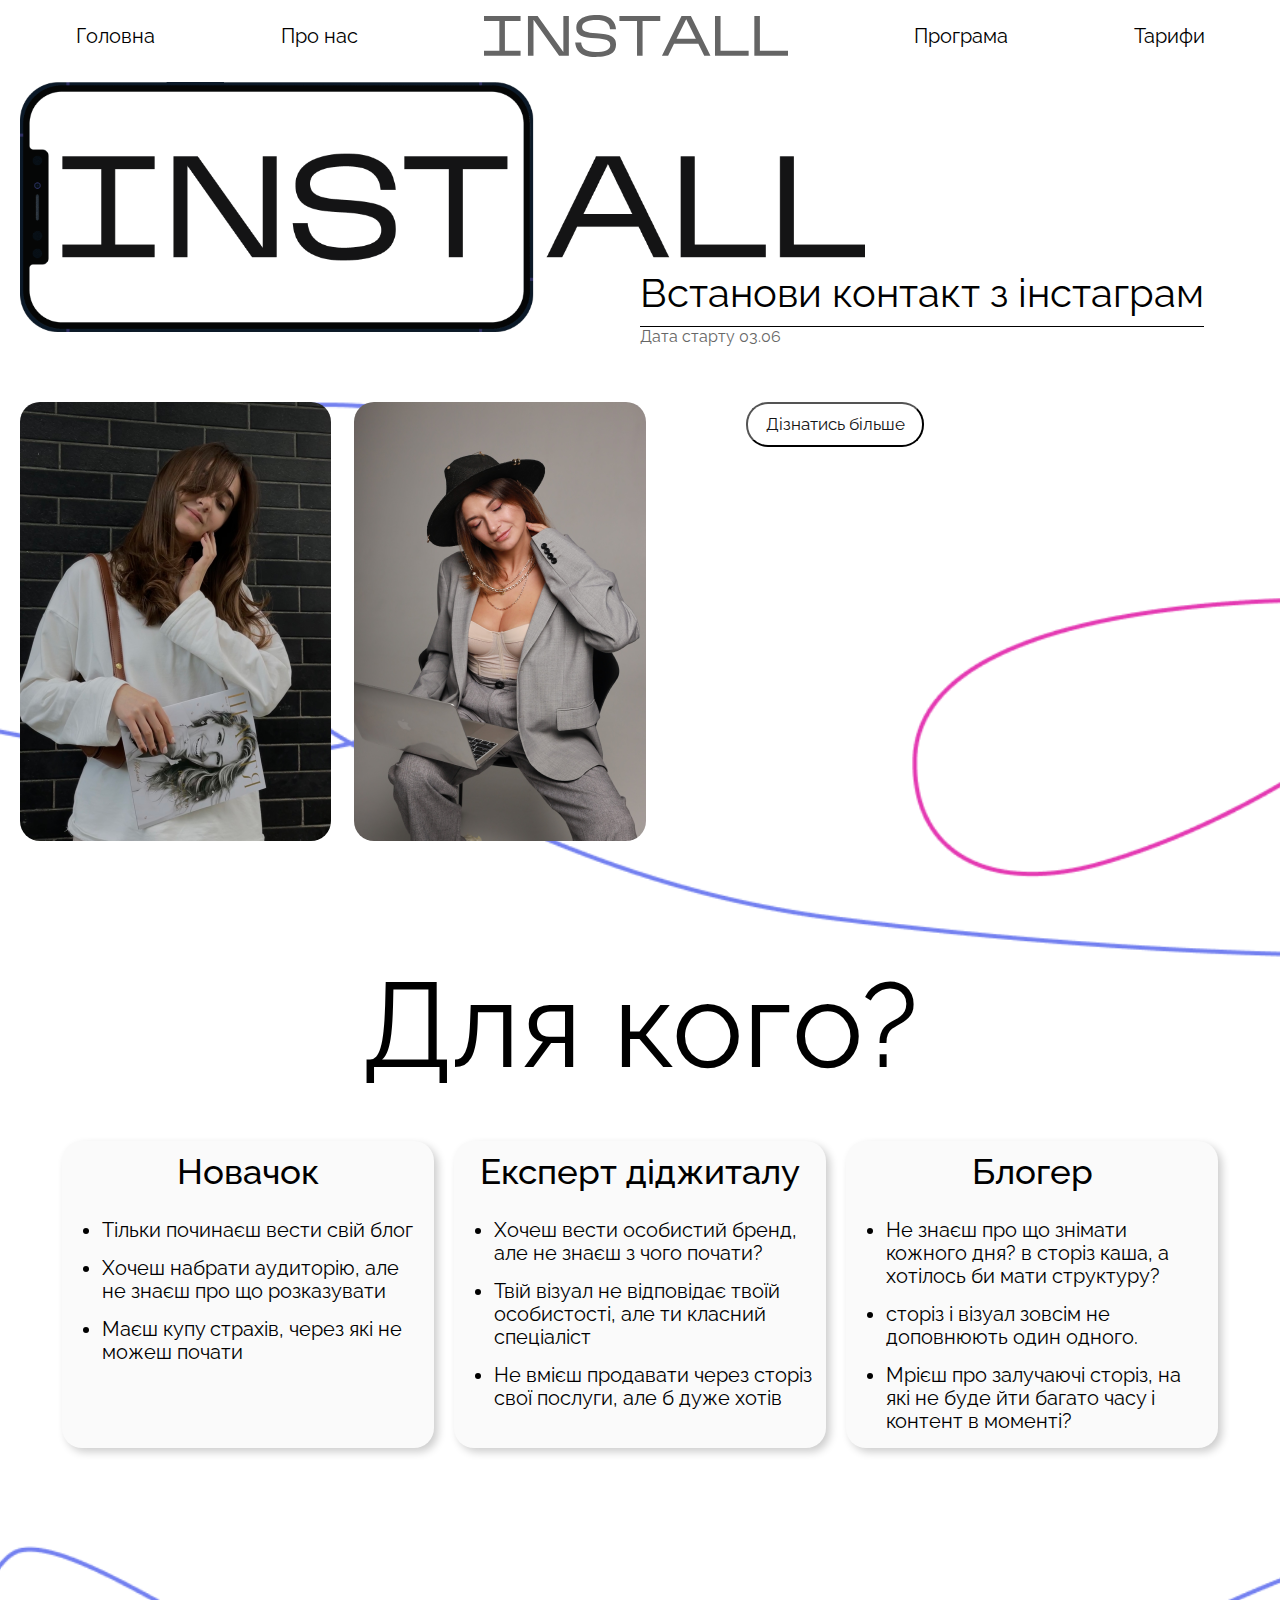
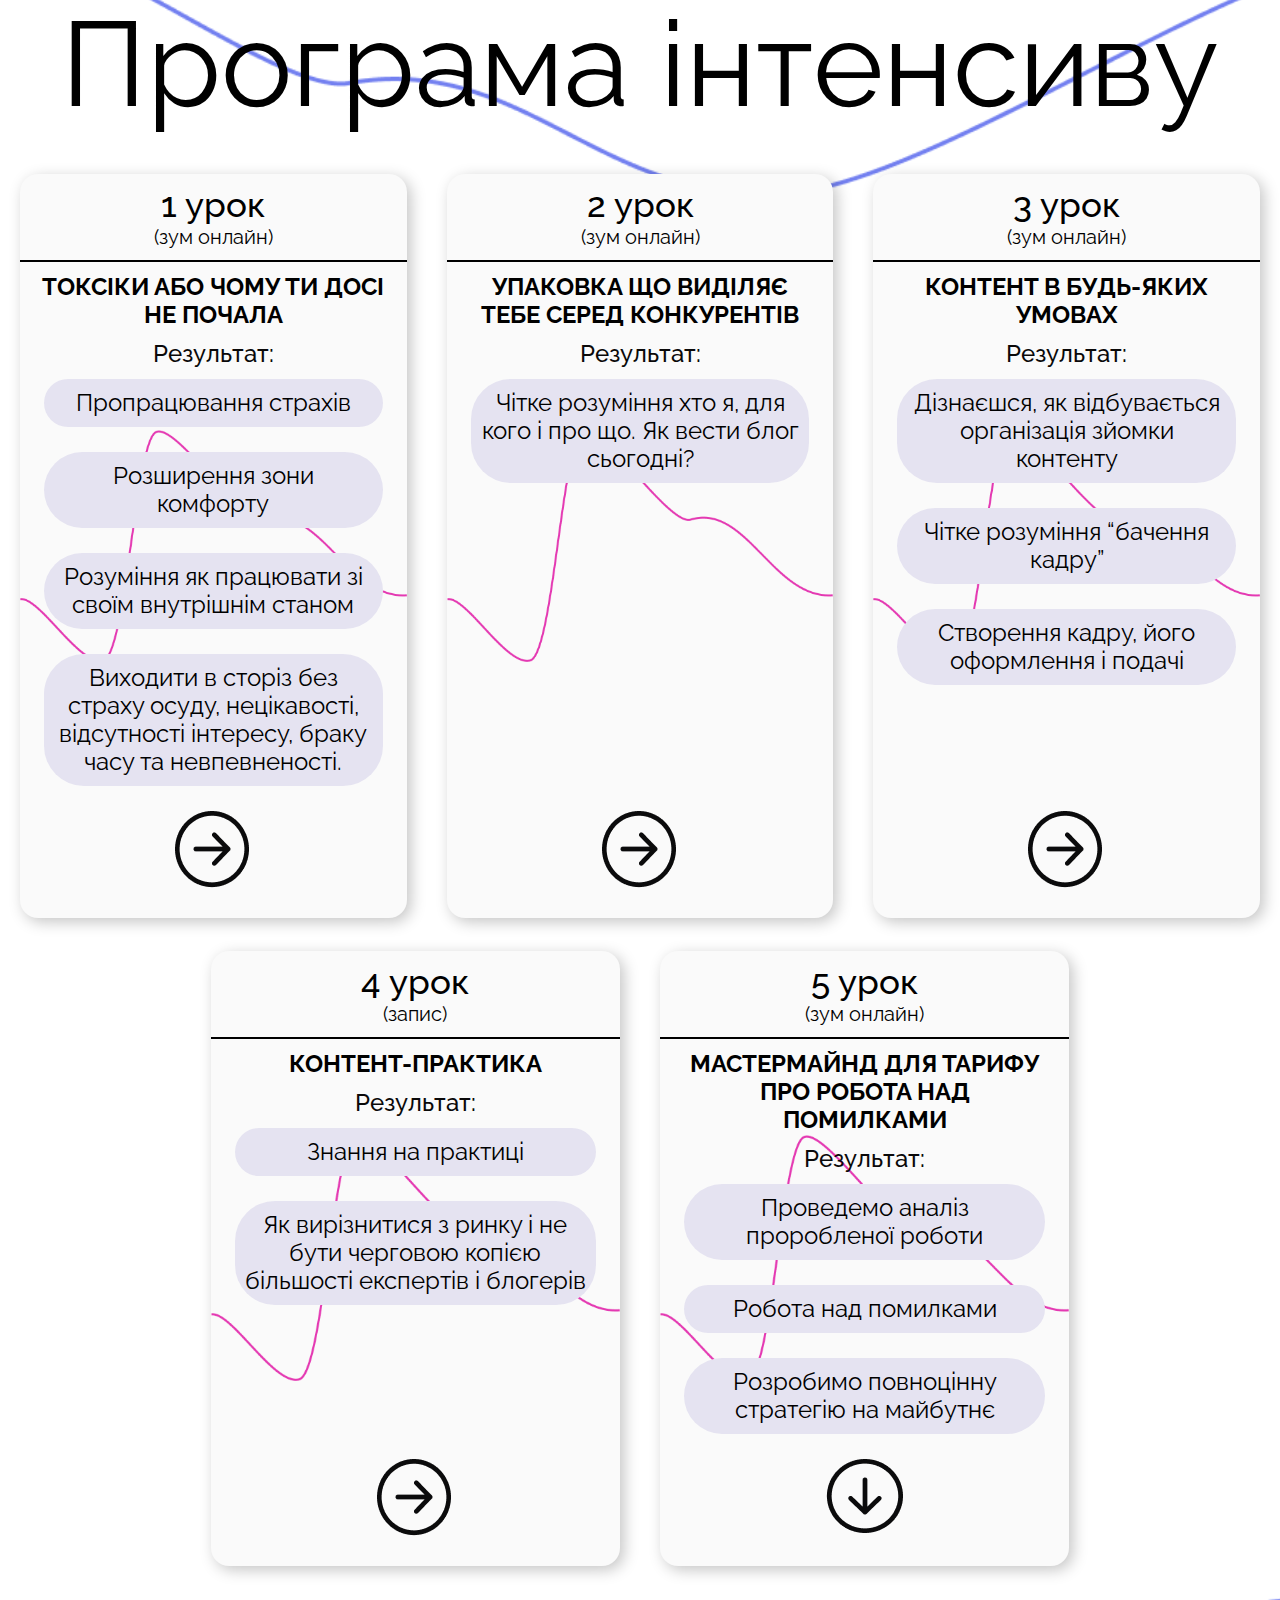
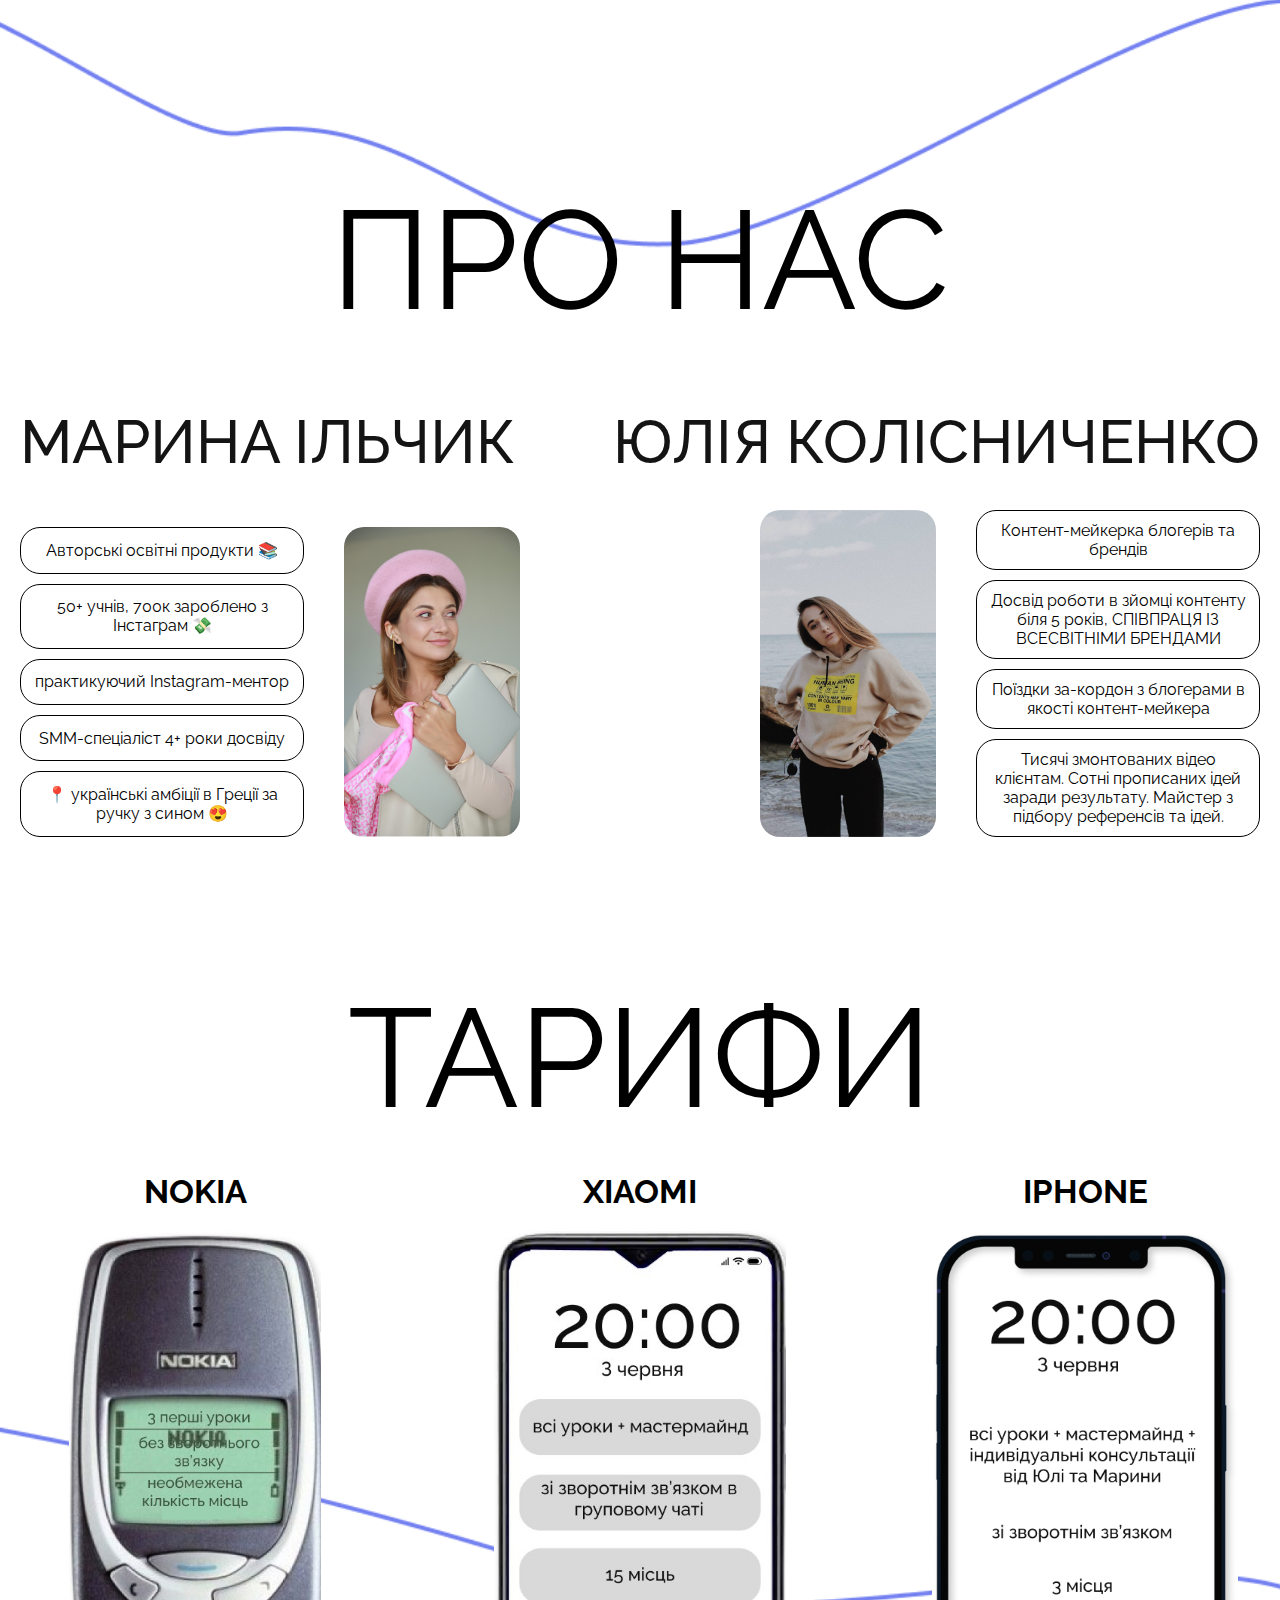
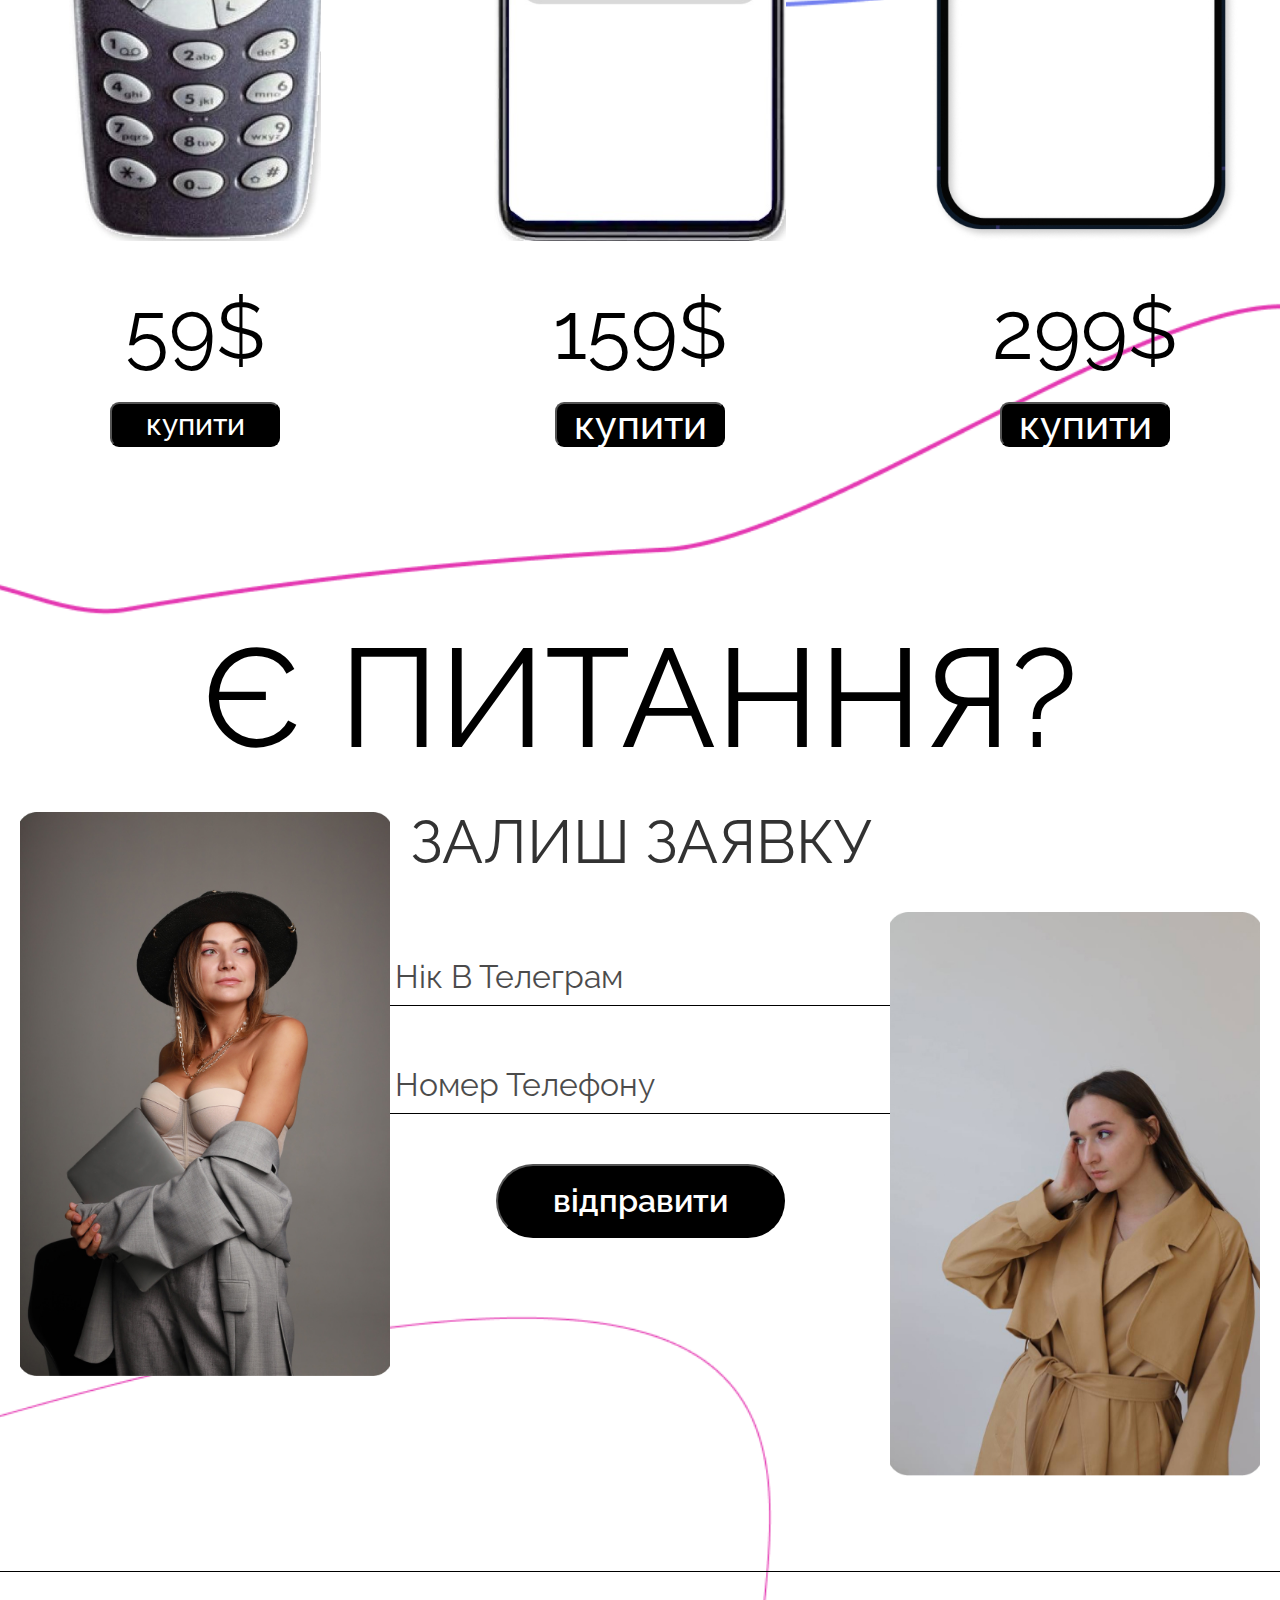
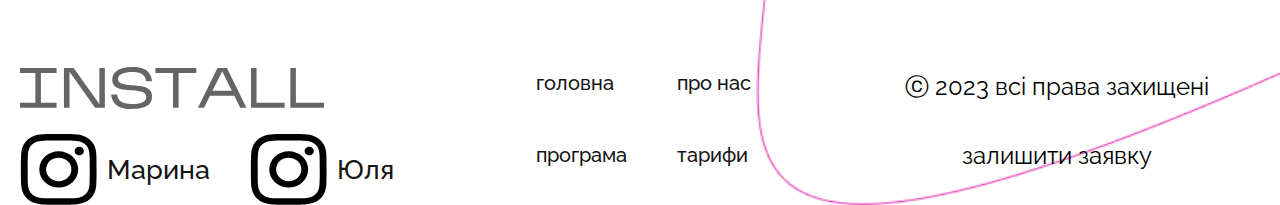
==== index.html @ 1bc47364 "deployProject" ====
<!DOCTYPE html>
<html lang="uk-UA">
  <head>
    <meta charset="UTF-8" />
    <meta http-equiv="X-UA-Compatible" content="IE=edge" />
    <meta name="viewport" content="width=device-width, initial-scale=1.0" />
    <title>Install</title>
    <link rel="stylesheet" href="styles/index.css" />
  </head>

  <body>
    <header class="header container">
      <nav class="navigation-laptop">
        <ul class="header-list">
          <li>
            <a src="#" class="nav-item">Головна</a>
          </li>
          <li>
            <a src="#about-us" class="nav-item">Про нас</a>
          </li>
          <li class="install-logo">
            <img src="./images/logo/install-logo.svg" alt="logo" />
          </li>
          <li>
            <a src="#" class="nav-item">Програма</a>
          </li>
          <li>
            <a src="#" class="nav-item">Тарифи</a>
          </li>
        </ul>
      </nav>
      <nav class="navigation-mobile">
        <ul class="header-list-mobile">
          <li>
            <img src="./images/logo/install-logo.svg" alt="logo" />
          </li>
          <li>
            <svg
              class="burger-button"
              width="21"
              height="21"
              viewBox="0 0 21 21"
              fill="none"
              xmlns="http://www.w3.org/2000/svg"
            >
              <rect width="21" height="21" rx="3" fill="#666666" />
              <line x1="2" y1="6.5" x2="19" y2="6.5" stroke="white" />
              <line x1="2" y1="10.5" x2="19" y2="10.5" stroke="white" />
              <line x1="2" y1="14.5" x2="19" y2="14.5" stroke="white" />
            </svg>
          </li>
        </ul>
      </nav>
    </header>

    <main>
      <div class="start container">
        <section class="start__top">
          <div class="start__phone">
            <img src="./images/first-section/phone-background.png" alt="inst" />
          </div>
          <div class="start__texts">
            <p class="start__text">Встанови контакт з інстаграм</p>
            <p class="start__text_span">Дата старту 03.06</p>
          </div>
        </section>
        <section class="start__bottom">
          <div class="start__image">
            <img
              src="./images/9889C716-3058-4642-8112-5CFB15707041 (2) 1.png"
              alt=""
              class="start__girl"
            />
            <img src="./images/IMG_8965 1.png" alt="" class="start__girl" />
          </div>
          <div class="start__btn">
            <button class="start__button">Дізнатись більше</button>
          </div>
        </section>
      </div>
      <div class="card container">
        <h1 class="card__title">Для кого?</h1>
        <div class="card__flex">
          <div class="card__skils">
            <h1 class="card__skils_title">Новачок</h1>
            <ul class="card__skils_list card__container">
              <li class="card__skils_item">Тільки починаєш вести свій блог</li>
              <li class="card__skils_item">
                Хочеш набрати аудиторію, але не знаєш про що розказувати
              </li>
              <li class="card__skils_item">
                Маєш купу страхів, через які не можеш почати
              </li>
            </ul>
          </div>
          <div class="card__skils">
            <h1 class="card__skils_title card__container">Експерт діджиталу</h1>
            <ul class="card__skils_list card__container">
              <li class="card__skils_item">
                Хочеш вести особистий бренд, але не знаєш з чого почати?
              </li>
              <li class="card__skils_item">
                Твій візуал не відповідає твоїй особистості, але ти класний
                спеціаліст
              </li>
              <li class="card__skils_item">
                Не вмієш продавати через сторіз свої послуги, але б дуже хотів
              </li>
            </ul>
          </div>
          <div class="card__skils">
            <h1 class="card__skils_title">Блогер</h1>
            <ul class="card__skils_list card__container">
              <li class="card__skils_item">
                Не знаєш про що знімати кожного дня? в сторіз каша, а хотілось
                би мати структуру?
              </li>
              <li class="card__skils_item">
                сторіз і візуал зовсім не доповнюють один одного.
              </li>
              <li class="card__skils_item">
                Мрієш про залучаючі сторіз, на які не буде йти багато часу і
                контент в моменті?
              </li>
            </ul>
          </div>
        </div>
      </div>
      <div class="work container">
        <h1 class="work__title">Програма інтенсиву</h1>
        <div class="word__flex">
          <div class="work__card">
            <div class="work__titles">
              <h1 class="work__title_tetx">1 урок</h1>
              <p class="work__title_description">(зум онлайн)</p>
            </div>
            <p class="work__progress work__progress_container">
              ТОКСІКИ АБО ЧОМУ ТИ ДОСІ НЕ ПОЧАЛА
            </p>
            <p class="work__result">Результат:</p>
            <div class="work__sms work__sms_container">
              <p class="work__sms_tetx">Пропрацювання страхів</p>
              <p class="work__sms_tetx">Розширення зони комфорту</p>
              <p class="work__sms_tetx">
                Розуміння як працювати зі своїм внутрішнім станом
              </p>
              <p class="work__sms_tetx">
                Виходити в сторіз без страху осуду, нецікавості, відсутності
                інтересу, браку часу та невпевненості.
              </p>
            </div>
            <button class="work__btn"></button>
          </div>
          <div class="work__card">
            <div class="work__titles">
              <h1 class="work__title_tetx">2 урок</h1>
              <p class="work__title_description">(зум онлайн)</p>
            </div>
            <p class="work__progress work__progress_container">
              УПАКОВКА ЩО ВИДІЛЯЄ ТЕБЕ СЕРЕД КОНКУРЕНТІВ
            </p>
            <p class="work__result">Результат:</p>
            <div class="work__sms work__sms_container">
              <p class="work__sms_tetx">
                Чітке розуміння хто я, для кого і про що. Як вести блог
                сьогодні?
              </p>
            </div>
            <button class="work__btn"></button>
          </div>
          <div class="work__card">
            <div class="work__titles">
              <h1 class="work__title_tetx">3 урок</h1>
              <p class="work__title_description">(зум онлайн)</p>
            </div>
            <p class="work__progress work__progress_container">
              КОНТЕНТ В БУДЬ-ЯКИХ УМОВАХ
            </p>
            <p class="work__result">Результат:</p>
            <div class="work__sms work__sms_container">
              <p class="work__sms_tetx">
                Дізнаєшся, як відбувається організація зйомки контенту
              </p>
              <p class="work__sms_tetx">Чітке розуміння “бачення кадру”</p>
              <p class="work__sms_tetx">
                Створення кадру, його оформлення і подачі
              </p>
            </div>
            <button class="work__btn"></button>
          </div>
        </div>
        <div class="word__flex">
          <div class="work__card">
            <div class="work__titles">
              <h1 class="work__title_tetx">4 урок</h1>
              <p class="work__title_description">(запис)</p>
            </div>
            <p class="work__progress work__progress_container">
              КОНТЕНТ-ПРАКТИКА
            </p>
            <p class="work__result">Результат:</p>
            <div class="work__sms work__sms_container">
              <p class="work__sms_tetx">Знання на практиці</p>
              <p class="work__sms_tetx">
                Як вирізнитися з ринку і не бути черговою копією більшості
                експертів і блогерів
              </p>
            </div>
            <button class="work__btn"></button>
          </div>
          <div class="work__card">
            <div class="work__titles">
              <h1 class="work__title_tetx">5 урок</h1>
              <p class="work__title_description">(зум онлайн)</p>
            </div>
            <p class="work__progress work__progress_container">
              МАСТЕРМАЙНД ДЛЯ ТАРИФУ ПРО РОБОТА НАД ПОМИЛКАМИ
            </p>
            <p class="work__result">Результат:</p>
            <div class="work__sms work__sms_container">
              <p class="work__sms_tetx">Проведемо аналіз проробленої роботи</p>
              <p class="work__sms_tetx">Робота над помилками</p>
              <p class="work__sms_tetx">
                Розробимо повноцінну стратегію на майбутнє
              </p>
            </div>
            <button class="work__btn1"></button>
          </div>
        </div>
      </div>
      <!-- //asdasda d -->
      <div class="about-us" id="about-us">
        <h2 class="about-us-title">про нас</h2>
        <div class="container about-container">
          <div class="row">
            <div class="col">
              <div class="col-content">
                <h3 class="col-name">марина ільчик</h3>
                <div class="items">
                  <div class="item">Авторські освітні продукти 📚</div>
                  <div class="item">
                    50+ учнів, 700к зароблено з Інстаграм 💸
                  </div>
                  <div class="item">практикуючий Instagram-ментор</div>
                  <div class="item">SMM-спеціаліст 4+ роки досвіду</div>
                  <div class="item">
                    📍 українські амбіції в Греції за ручку з сином 😍
                  </div>
                </div>
                <img
                  src="./images/about-section/2.jpg"
                  alt=""
                  class="item-img"
                />
              </div>
            </div>
            <div class="col">
              <div class="col-content">
                <h3 class="col-name julia" style="text-align: right">
                  юлія колісниченко
                </h3>
                <img
                  src="./images/about-section/1.jpg"
                  alt=""
                  class="item-img"
                />
                <div class="items">
                  <div class="item">Контент-мейкерка блогерів та брендів</div>
                  <div class="item">
                    Досвід роботи в зйомці контенту біля 5 років, СПІВПРАЦЯ ІЗ
                    ВСЕСВІТНІМИ БРЕНДАМИ
                  </div>
                  <div class="item">
                    Поїздки за-кордон з блогерами в якості контент-мейкера
                  </div>
                  <div class="item">
                    Тисячі змонтованих відео клієнтам. Сотні прописаних ідей
                    заради результату. Майстер з підбору референсів та ідей.
                  </div>
                </div>
              </div>
            </div>
          </div>
        </div>
      </div>

      <div class="rates-section container">
        <h2 class="about-us-title">тарифи</h2>
        <div class="phones-col">
          <div class="phones-row">
            <h3 class="phones-title">nokia</h3>
            <div class="phone-img"><img src="./images/rates-section/nokia.jpg" alt=""></div>
            <div class="under-phone-wrapper">
              <span class="rates-cost">59$</span>
              <button class="phones-btn" type="submit">купити</button>
            </div>
          </div>
          <div class="phones-row">
            <h3 class="phones-title">xiaomi</h3>
            <div class="phone-img"><img src="./images/rates-section/xiami.jpg" alt=""></div>
            <div class="under-phone-wrapper">
              <span class="rates-cost">159$</span>
              <button class="phones-btn2" type="submit">купити</button>
            </div>
          </div>
          <div class="phones-row">
            <h3 class="phones-title">iphone</h3>
            <div class="phone-img"><img src="./images/rates-section/iphone.jpg" alt="" class="iphone-img"></div>
            <div class="under-phone-wrapper">
              <span class="rates-cost">299$</span>
              <button class="phones-btn3" type="submit">купити</button>
            </div>
          </div>
        </div>
      </div>

      <div class="questions-section container">
        <h2 class="about-us-title">є питання?</h2>
        <div class="questions-wrapper">
          <div class="img-slot slot1">
            <img src="./images/questions-section/1.jpg" alt="girl" />
          </div>
          <div class="leave-app-form">
            <h3 class="leave-app-title">залиш заявку</h3>
            <form class="questions-section-form form-questions">
              <input
                type="text"
                class="input"
                placeholder="нік в телеграм"
                name="name"
                required
              />
              <input
                type="tel"
                class="input tel"
                placeholder="номер телефону"
                name="tel"
                required
              />
              <input type="submit" class="questions-send-btn" value="відправити">
            </form>
          </div>
          <div class="img-slot slot2">
            <img src="./images/questions-section/2.jpg" alt="girl" />
          </div>
        </div>
      </div>
    </main>

    <footer>
      <div class="cols container">
        <div class="firstRow">
          <img
            src="./images/logo/install-logo.svg"
            alt="logo"
            class="footer-logo"
          />
          <div class="logo-insta-row">
            <svg
              width="77"
              height="71"
              viewBox="0 0 77 71"
              fill="none"
              xmlns="http://www.w3.org/2000/svg"
              class="inst-logo"
            >
              <path
                fill-rule="evenodd"
                clip-rule="evenodd"
                d="M23.1239 0.318237C27.1598 0.145659 28.4462 0.106445 38.723 0.106445C49.0017 0.106445 50.2861 0.147616 54.3198 0.318237C58.3493 0.488858 61.1011 1.08698 63.5078 1.95962C66.0322 2.84629 68.3188 4.23555 70.2089 6.03074C72.1334 7.79384 73.6228 9.92736 74.5728 12.2825C75.5081 14.5279 76.1472 17.0949 76.3322 20.8522C76.5173 24.6174 76.5592 25.8176 76.5592 35.4051C76.5592 44.9925 76.5152 46.1927 76.3322 49.9581C76.1492 53.7151 75.5081 56.2823 74.5728 58.5276C73.6059 60.8477 72.3109 62.8183 70.2089 64.7793C68.3192 66.5747 66.0322 67.9642 63.5078 68.8505C61.1011 69.723 58.3493 70.3193 54.3222 70.4919C50.2861 70.6646 48.9997 70.7037 38.723 70.7037C28.4462 70.7037 27.1598 70.6626 23.1239 70.4919C19.0965 70.3212 16.3449 69.723 13.9381 68.8505C11.4514 67.9485 9.33893 66.7403 7.23692 64.7793C5.31232 63.0163 3.82309 60.8827 2.87312 58.5276C1.93774 56.2823 1.29872 53.7151 1.11374 49.9581C0.928751 46.1927 0.886719 44.9944 0.886719 35.4051C0.886719 25.8156 0.93085 24.6174 1.11374 20.8542C1.29662 17.0949 1.93774 14.5279 2.87312 12.2825C3.82353 9.92752 5.31267 7.7941 7.23692 6.03074C9.12673 4.23523 11.4136 2.84588 13.9381 1.95962C16.3449 1.08698 19.0965 0.490815 23.1239 0.318237ZM54.013 6.67199C50.0233 6.50333 48.8253 6.46607 38.723 6.46607C28.6207 6.46607 27.4226 6.50333 23.4329 6.67199C19.7439 6.82888 17.7407 7.40344 16.408 7.88784C14.6423 8.52713 13.3811 9.29192 12.0568 10.5274C10.7347 11.7628 9.91277 12.9395 9.22752 14.5867C8.7083 15.83 8.09243 17.6989 7.92426 21.1405C7.74347 24.8626 7.70354 25.9803 7.70354 35.4051C7.70354 44.8298 7.74347 45.9475 7.92426 49.6696C8.09243 53.1112 8.7083 54.9801 9.22752 56.2236C9.83365 57.7568 10.8005 59.1437 12.0568 60.2829C13.2775 61.4548 14.7644 62.3569 16.408 62.9223C17.7407 63.4068 19.7439 63.9812 23.4329 64.1382C27.4226 64.3069 28.6186 64.3442 38.723 64.3442C48.8273 64.3442 50.0233 64.3069 54.013 64.1382C57.702 63.9812 59.7052 63.4068 61.0381 62.9223C62.8037 62.2831 64.065 61.5184 65.3893 60.2829C66.6455 59.144 67.6123 57.7568 68.2184 56.2236C68.7378 54.9801 69.3535 53.1112 69.5217 49.6696C69.7026 45.9475 69.7425 44.8298 69.7425 35.4051C69.7425 25.9803 69.7026 24.8626 69.5217 21.1405C69.3535 17.6989 68.7378 15.83 68.2184 14.5867C67.5332 12.9395 66.7136 11.7628 65.3893 10.5274C64.065 9.29391 62.8037 8.52713 61.0381 7.88784C59.7052 7.40344 57.702 6.82888 54.013 6.67199ZM33.892 46.2864C35.4237 46.8784 37.0651 47.1829 38.723 47.1829C42.0715 47.1829 45.2824 45.942 47.6499 43.7333C50.0178 41.5246 51.3479 38.5287 51.3479 35.4051C51.3479 32.2815 50.0178 29.2856 47.6499 27.0768C45.2824 24.868 42.0715 23.6271 38.723 23.6271C37.0651 23.6271 35.4237 23.9317 33.892 24.5236C32.36 25.1155 30.9684 25.9831 29.7961 27.0768C28.6238 28.1705 27.6938 29.4688 27.0594 30.8978C26.4249 32.3267 26.0984 33.8583 26.0984 35.4051C26.0984 36.9518 26.4249 38.4834 27.0594 39.9124C27.6938 41.3413 28.6238 42.6397 29.7961 43.7333C30.9684 44.8269 32.36 45.6946 33.892 46.2864ZM24.9714 22.5757C28.6186 19.1731 33.5652 17.2615 38.723 17.2615C43.8811 17.2615 48.8277 19.1731 52.4747 22.5757C56.1218 25.9782 58.1708 30.5932 58.1708 35.4051C58.1708 40.2169 56.1218 44.8317 52.4747 48.2345C48.8277 51.637 43.8811 53.5486 38.723 53.5486C33.5652 53.5486 28.6186 51.637 24.9714 48.2345C21.3242 44.8317 19.2752 40.2169 19.2752 35.4051C19.2752 30.5932 21.3242 25.9782 24.9714 22.5757ZM62.4831 19.9647C63.3451 19.1604 63.8294 18.0696 63.8294 16.9321C63.8294 15.7946 63.3451 14.7038 62.4831 13.8995C61.6208 13.0952 60.4517 12.6433 59.2323 12.6433C58.0133 12.6433 56.8438 13.0952 55.9818 13.8995C55.1195 14.7038 54.6352 15.7946 54.6352 16.9321C54.6352 18.0696 55.1195 19.1604 55.9818 19.9647C56.8438 20.769 58.0133 21.2209 59.2323 21.2209C60.4517 21.2209 61.6208 20.769 62.4831 19.9647Z"
                fill="black"
              />
            </svg>
            <div class="item-text-logo">
              <a href="#" class="footer-text" target="_blank"> Марина </a>
            </div>

            <div class="item-text-logo">
              <svg
                width="77"
                height="71"
                viewBox="0 0 77 71"
                fill="none"
                xmlns="http://www.w3.org/2000/svg"
                class="inst-logo"
              >
                <path
                  fill-rule="evenodd"
                  clip-rule="evenodd"
                  d="M23.1239 0.318237C27.1598 0.145659 28.4462 0.106445 38.723 0.106445C49.0017 0.106445 50.2861 0.147616 54.3198 0.318237C58.3493 0.488858 61.1011 1.08698 63.5078 1.95962C66.0322 2.84629 68.3188 4.23555 70.2089 6.03074C72.1334 7.79384 73.6228 9.92736 74.5728 12.2825C75.5081 14.5279 76.1472 17.0949 76.3322 20.8522C76.5173 24.6174 76.5592 25.8176 76.5592 35.4051C76.5592 44.9925 76.5152 46.1927 76.3322 49.9581C76.1492 53.7151 75.5081 56.2823 74.5728 58.5276C73.6059 60.8477 72.3109 62.8183 70.2089 64.7793C68.3192 66.5747 66.0322 67.9642 63.5078 68.8505C61.1011 69.723 58.3493 70.3193 54.3222 70.4919C50.2861 70.6646 48.9997 70.7037 38.723 70.7037C28.4462 70.7037 27.1598 70.6626 23.1239 70.4919C19.0965 70.3212 16.3449 69.723 13.9381 68.8505C11.4514 67.9485 9.33893 66.7403 7.23692 64.7793C5.31232 63.0163 3.82309 60.8827 2.87312 58.5276C1.93774 56.2823 1.29872 53.7151 1.11374 49.9581C0.928751 46.1927 0.886719 44.9944 0.886719 35.4051C0.886719 25.8156 0.93085 24.6174 1.11374 20.8542C1.29662 17.0949 1.93774 14.5279 2.87312 12.2825C3.82353 9.92752 5.31267 7.7941 7.23692 6.03074C9.12673 4.23523 11.4136 2.84588 13.9381 1.95962C16.3449 1.08698 19.0965 0.490815 23.1239 0.318237ZM54.013 6.67199C50.0233 6.50333 48.8253 6.46607 38.723 6.46607C28.6207 6.46607 27.4226 6.50333 23.4329 6.67199C19.7439 6.82888 17.7407 7.40344 16.408 7.88784C14.6423 8.52713 13.3811 9.29192 12.0568 10.5274C10.7347 11.7628 9.91277 12.9395 9.22752 14.5867C8.7083 15.83 8.09243 17.6989 7.92426 21.1405C7.74347 24.8626 7.70354 25.9803 7.70354 35.4051C7.70354 44.8298 7.74347 45.9475 7.92426 49.6696C8.09243 53.1112 8.7083 54.9801 9.22752 56.2236C9.83365 57.7568 10.8005 59.1437 12.0568 60.2829C13.2775 61.4548 14.7644 62.3569 16.408 62.9223C17.7407 63.4068 19.7439 63.9812 23.4329 64.1382C27.4226 64.3069 28.6186 64.3442 38.723 64.3442C48.8273 64.3442 50.0233 64.3069 54.013 64.1382C57.702 63.9812 59.7052 63.4068 61.0381 62.9223C62.8037 62.2831 64.065 61.5184 65.3893 60.2829C66.6455 59.144 67.6123 57.7568 68.2184 56.2236C68.7378 54.9801 69.3535 53.1112 69.5217 49.6696C69.7026 45.9475 69.7425 44.8298 69.7425 35.4051C69.7425 25.9803 69.7026 24.8626 69.5217 21.1405C69.3535 17.6989 68.7378 15.83 68.2184 14.5867C67.5332 12.9395 66.7136 11.7628 65.3893 10.5274C64.065 9.29391 62.8037 8.52713 61.0381 7.88784C59.7052 7.40344 57.702 6.82888 54.013 6.67199ZM33.892 46.2864C35.4237 46.8784 37.0651 47.1829 38.723 47.1829C42.0715 47.1829 45.2824 45.942 47.6499 43.7333C50.0178 41.5246 51.3479 38.5287 51.3479 35.4051C51.3479 32.2815 50.0178 29.2856 47.6499 27.0768C45.2824 24.868 42.0715 23.6271 38.723 23.6271C37.0651 23.6271 35.4237 23.9317 33.892 24.5236C32.36 25.1155 30.9684 25.9831 29.7961 27.0768C28.6238 28.1705 27.6938 29.4688 27.0594 30.8978C26.4249 32.3267 26.0984 33.8583 26.0984 35.4051C26.0984 36.9518 26.4249 38.4834 27.0594 39.9124C27.6938 41.3413 28.6238 42.6397 29.7961 43.7333C30.9684 44.8269 32.36 45.6946 33.892 46.2864ZM24.9714 22.5757C28.6186 19.1731 33.5652 17.2615 38.723 17.2615C43.8811 17.2615 48.8277 19.1731 52.4747 22.5757C56.1218 25.9782 58.1708 30.5932 58.1708 35.4051C58.1708 40.2169 56.1218 44.8317 52.4747 48.2345C48.8277 51.637 43.8811 53.5486 38.723 53.5486C33.5652 53.5486 28.6186 51.637 24.9714 48.2345C21.3242 44.8317 19.2752 40.2169 19.2752 35.4051C19.2752 30.5932 21.3242 25.9782 24.9714 22.5757ZM62.4831 19.9647C63.3451 19.1604 63.8294 18.0696 63.8294 16.9321C63.8294 15.7946 63.3451 14.7038 62.4831 13.8995C61.6208 13.0952 60.4517 12.6433 59.2323 12.6433C58.0133 12.6433 56.8438 13.0952 55.9818 13.8995C55.1195 14.7038 54.6352 15.7946 54.6352 16.9321C54.6352 18.0696 55.1195 19.1604 55.9818 19.9647C56.8438 20.769 58.0133 21.2209 59.2323 21.2209C60.4517 21.2209 61.6208 20.769 62.4831 19.9647Z"
                  fill="black"
                />
              </svg>
              <a href="#" class="footer-text" target="_blank"> Юля </a>
            </div>
          </div>
        </div>
        <div class="secondRow">
          <div class="row-items">
            <div class="row-row-items row1">
              <a href="" class="child1">головна</a>
              <a href="" class="child2">програма</a>
            </div>
            <div class="row-row-items">
              <a href="" class="child3">про нас</a>
              <a href="" class="child4">тарифи</a>
            </div>
          </div>
        </div>

        <div class="thirdRow">
          <p class="rights-text thirdRow-text">Ⓒ 2023 Всі права захищені</p>
          <p class="leave-req-text thirdRow-text">залишити заявку</p>
        </div>
      </div>
      <div class="cols"></div>
      <div class="cols"></div>
    </footer>
    <div class="modal-nokia container">
      <div class="modal-container">
        <div class="container__description">
          <h2 class="modal-nokia-title">тариф nokia</h2>
          <form action="#" class="nokia-modal-form">
            <input
              type="name"
              class="input-nokia"
              name="name"
              placeholder="Ім'я"
            />
            <input
              type="name"
              class="input-nokia"
              name="name"
              placeholder="Нік в телеграм"
            />
            <input
              type="tel"
              class="input-nokia"
              name="tel"
              placeholder="Номер телефону"
            />
            <button class="modal-close" type="submit" onclick="modalSend()">
              залишити заявку
            </button>
          </form>
        </div>
      </div>
    </div>
    <!-- XIOMI -->
    <div class="modal-xiomi container">
      <div class="modal-container">
        <div class="container__description">
          <h2 class="modal-xiomi-title">тариф xiomi</h2>
          <form action="#" class="xiomi-modal-form">
            <input
              type="name"
              class="input-xiomi"
              name="name"
              placeholder="Ім'я"
            />
            <input
              type="name"
              class="input-xiomi"
              name="name"
              placeholder="Нік в телеграм"
            />
            <input
              type="tel"
              class="input-xiomi"
              name="tel"
              placeholder="Номер телефону"
            />
            <button
              class="modal-close-xiomi"
              type="submit"
              onclick="modalSend()"
            >
              залишити заявку
            </button>
          </form>
        </div>
      </div>
    </div>
    <!-- XIOMI -->

    <!-- IPHONE -->
    <div class="modal-iphone container">
      <div class="modal-container">
        <div class="container__description">
          <h2 class="modal-iphone-title">тариф iphone</h2>
          <form action="#" class="nokia-modal-form">
            <input
              type="name"
              class="input-iphone"
              name="name"
              placeholder="Ім'я"
            />
            <input
              type="name"
              class="input-iphone"
              name="name"
              placeholder="Нік в телеграм"
            />
            <input
              type="tel"
              class="input-iphone"
              name="tel"
              placeholder="Номер телефону"
            />
            <button
              class="modal-close-iphone"
              type="submit"
              onclick="modalSend()"
            >
              залишити заявку
            </button>
          </form>
        </div>
      </div>
    </div>
    <!-- IPHONE -->

    <nav class="modal">
      <div class="modal__container">
        <svg
          class="modal__image"
          width="270"
          height="40"
          viewBox="0 0 270 40"
          fill="none"
          xmlns="http://www.w3.org/2000/svg"
        >
          <g opacity="0.6">
            <path
              d="M32.4634 34.0621V38.8124H0V34.0621H13.6396V5.77598H0V1.02564H32.4634V5.77598H18.5721V34.0621H32.4634Z"
              fill="white"
            />
            <path
              d="M43.9585 4.53441V38.8124H39.026V1.02564H47.6326L70.4828 35.3036V1.02564H75.3649V38.8124H66.708L43.9585 4.53441Z"
              fill="white"
            />
            <path
              d="M117.255 28.3941C117.255 30.0855 116.937 31.6509 116.299 33.0904C115.695 34.4939 114.672 35.7175 113.229 36.7611C111.786 37.7688 109.874 38.5605 107.491 39.1363C105.142 39.7121 102.207 40 98.6834 40C95.1602 40 92.2746 39.5682 90.0265 38.7045C87.8119 37.8408 86.0503 36.7431 84.7417 35.4116C83.4667 34.0441 82.544 32.5506 81.9735 30.9312C81.4367 29.2758 81.1011 27.6563 80.9669 26.0729H86.302C86.5033 28.9879 87.6441 31.2551 89.7245 32.8745C91.8384 34.4579 94.875 35.2497 98.8344 35.2497C102.928 35.2497 106.149 34.7458 108.498 33.7382C110.88 32.6946 112.088 31.0391 112.122 28.7719C112.155 26.5047 111.115 24.8853 109.001 23.9136C106.887 22.942 103.599 22.3122 99.1364 22.0243C96.1836 21.9163 93.6167 21.7004 91.4357 21.3765C89.2883 21.0526 87.5099 20.5128 86.1007 19.7571C84.6914 19.0014 83.6512 17.9757 82.9802 16.6802C82.3091 15.3846 81.9735 13.6932 81.9735 11.6059C81.9735 10.0585 82.3091 8.583 82.9802 7.17949C83.6512 5.77598 84.7082 4.55241 86.151 3.50877C87.6274 2.42915 89.5064 1.58345 91.788 0.97166C94.0697 0.323887 96.8211 0 100.042 0C103.498 0 106.3 0.413855 108.448 1.24157C110.629 2.06928 112.34 3.1309 113.581 4.42645C114.856 5.722 115.746 7.17949 116.249 8.79892C116.786 10.4184 117.121 12.0198 117.255 13.6032H111.92C111.786 11.9118 111.4 10.5083 110.763 9.39271C110.125 8.24112 109.27 7.32344 108.196 6.63968C107.156 5.95592 105.931 5.47009 104.522 5.18219C103.112 4.89429 101.569 4.75034 99.8913 4.75034C97.9787 4.75034 96.2339 4.87629 94.6569 5.12821C93.1134 5.38012 91.7713 5.77598 90.6304 6.31579C89.5232 6.81961 88.6508 7.48538 88.0132 8.31309C87.4093 9.10481 87.1073 10.0765 87.1073 11.2281C87.1073 12.3437 87.3422 13.2794 87.8119 14.0351C88.3152 14.7548 89.087 15.3486 90.1271 15.8165C91.1673 16.2483 92.4927 16.5902 94.1033 16.8421C95.7474 17.058 97.6768 17.238 99.8913 17.3819C102.978 17.5619 105.612 17.8677 107.793 18.2996C109.974 18.6955 111.769 19.3072 113.179 20.135C114.588 20.9627 115.611 22.0423 116.249 23.3738C116.92 24.7054 117.255 26.3788 117.255 28.3941Z"
              fill="white"
            />
            <path
              d="M140.848 5.77598V38.8124H135.916V5.77598H120.263V1.02564H156.552V5.77598H140.848Z"
              fill="white"
            />
            <path
              d="M168.769 27.3684L163.535 38.8124H158.049L175.413 1.02564H183.768L201.132 38.8124H195.595L190.361 27.3684H168.769ZM170.984 22.6181H188.146L179.59 3.94062L170.984 22.6181Z"
              fill="white"
            />
            <path
              d="M235.054 34.0621V38.8124H205.157V1.02564H210.089V34.0621H235.054Z"
              fill="white"
            />
            <path
              d="M270 34.0621V38.8124H240.104V1.02564H245.036V34.0621H270Z"
              fill="white"
            />
          </g>
        </svg>

        <svg
          class="modal__close"
          width="21"
          height="21"
          viewBox="0 0 21 21"
          fill="none"
          xmlns="http://www.w3.org/2000/svg"
        >
          <rect width="21" height="21" rx="3" fill="white" />
          <line x1="2" y1="6.5" x2="19" y2="6.5" stroke="#666666" />
          <line x1="2" y1="10.5" x2="19" y2="10.5" stroke="#666666" />
          <line x1="2" y1="14.5" x2="19" y2="14.5" stroke="#666666" />
        </svg>

        <ul class="modal-list">
          <li>
            <a src="#">Головна</a>
          </li>
          <li>
            <a src="#">Про нас</a>
          </li>
          <li class="modal-logo">
            <img src="./images/logo/install-logo.svg" alt="logo" />
          </li>
          <li>
            <a src="#">Програма</a>
          </li>
          <li>
            <a src="#">Тарифи</a>
          </li>
        </ul>
      </div>
    </nav>
    <p class="input-error name"></p>
    <p class="input-error tel"></p>
  </body>
  <script src="/Js/libs/inputmask.min.js"></script>
  <script src="/Js/libs/just-validate.min.js"></script>
  <script src="/Js/validate.min.js"></script>
  <script src="./Js/rates-modal-open.js"></script>
  <script src="./Js/main.js"></script>
  <script src="/Js/modal-nokia.js"></script>
  <script src="/Js/xiomi.js"></script>
  <script src="/Js/iphone.js"></script>
  <script src="/Js/validation.js"></script>
</html>
---- styles/index.css ----
/* @import "normalize.css"; */
/* @import 'default.css';  */
@import "null.css";
@import "fonts.css";
@import "header.css";
@import "start.css";
@import "modal.css";
@import "start-botom.css";
@import "card.css";
@import "work.css";
@import "about.css";
@import "rates.css";
@import "questions.css";
@import "footer.css";
@import "xiomi.css";
@import "iphone.css";
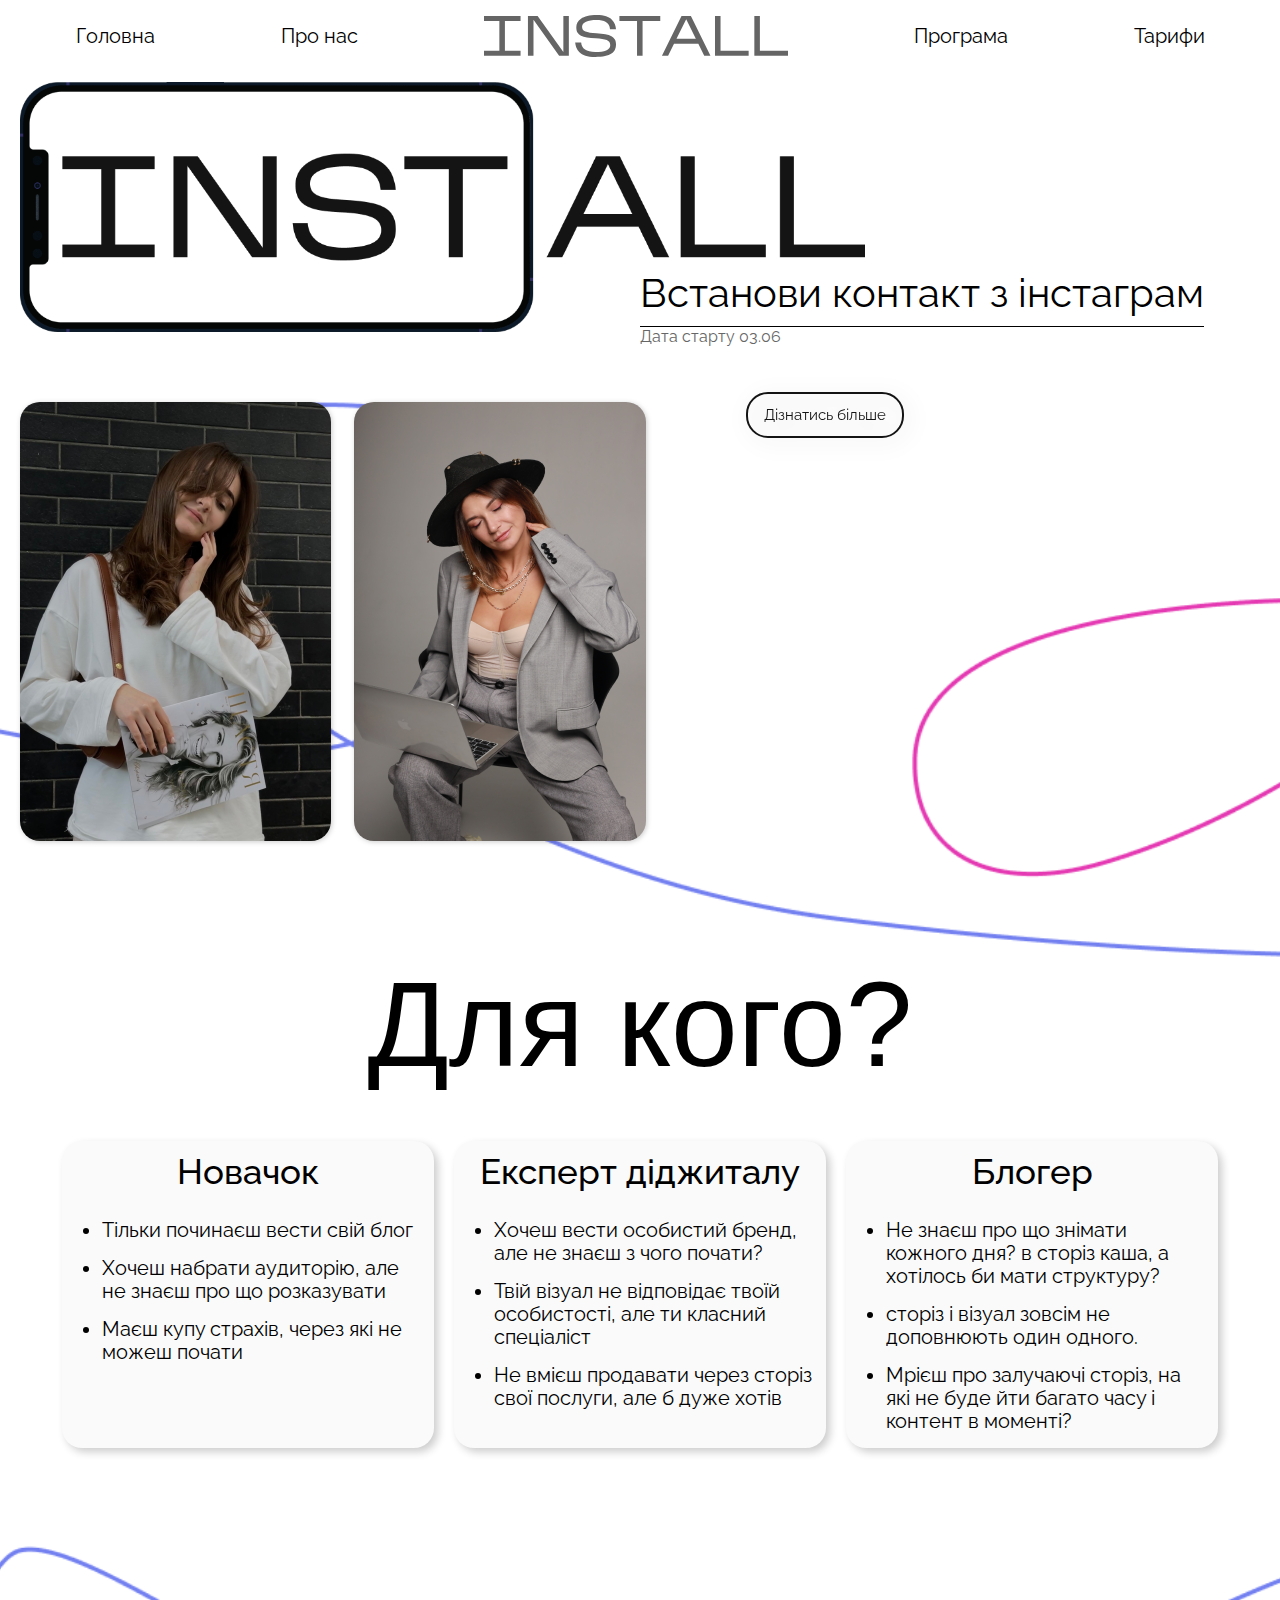
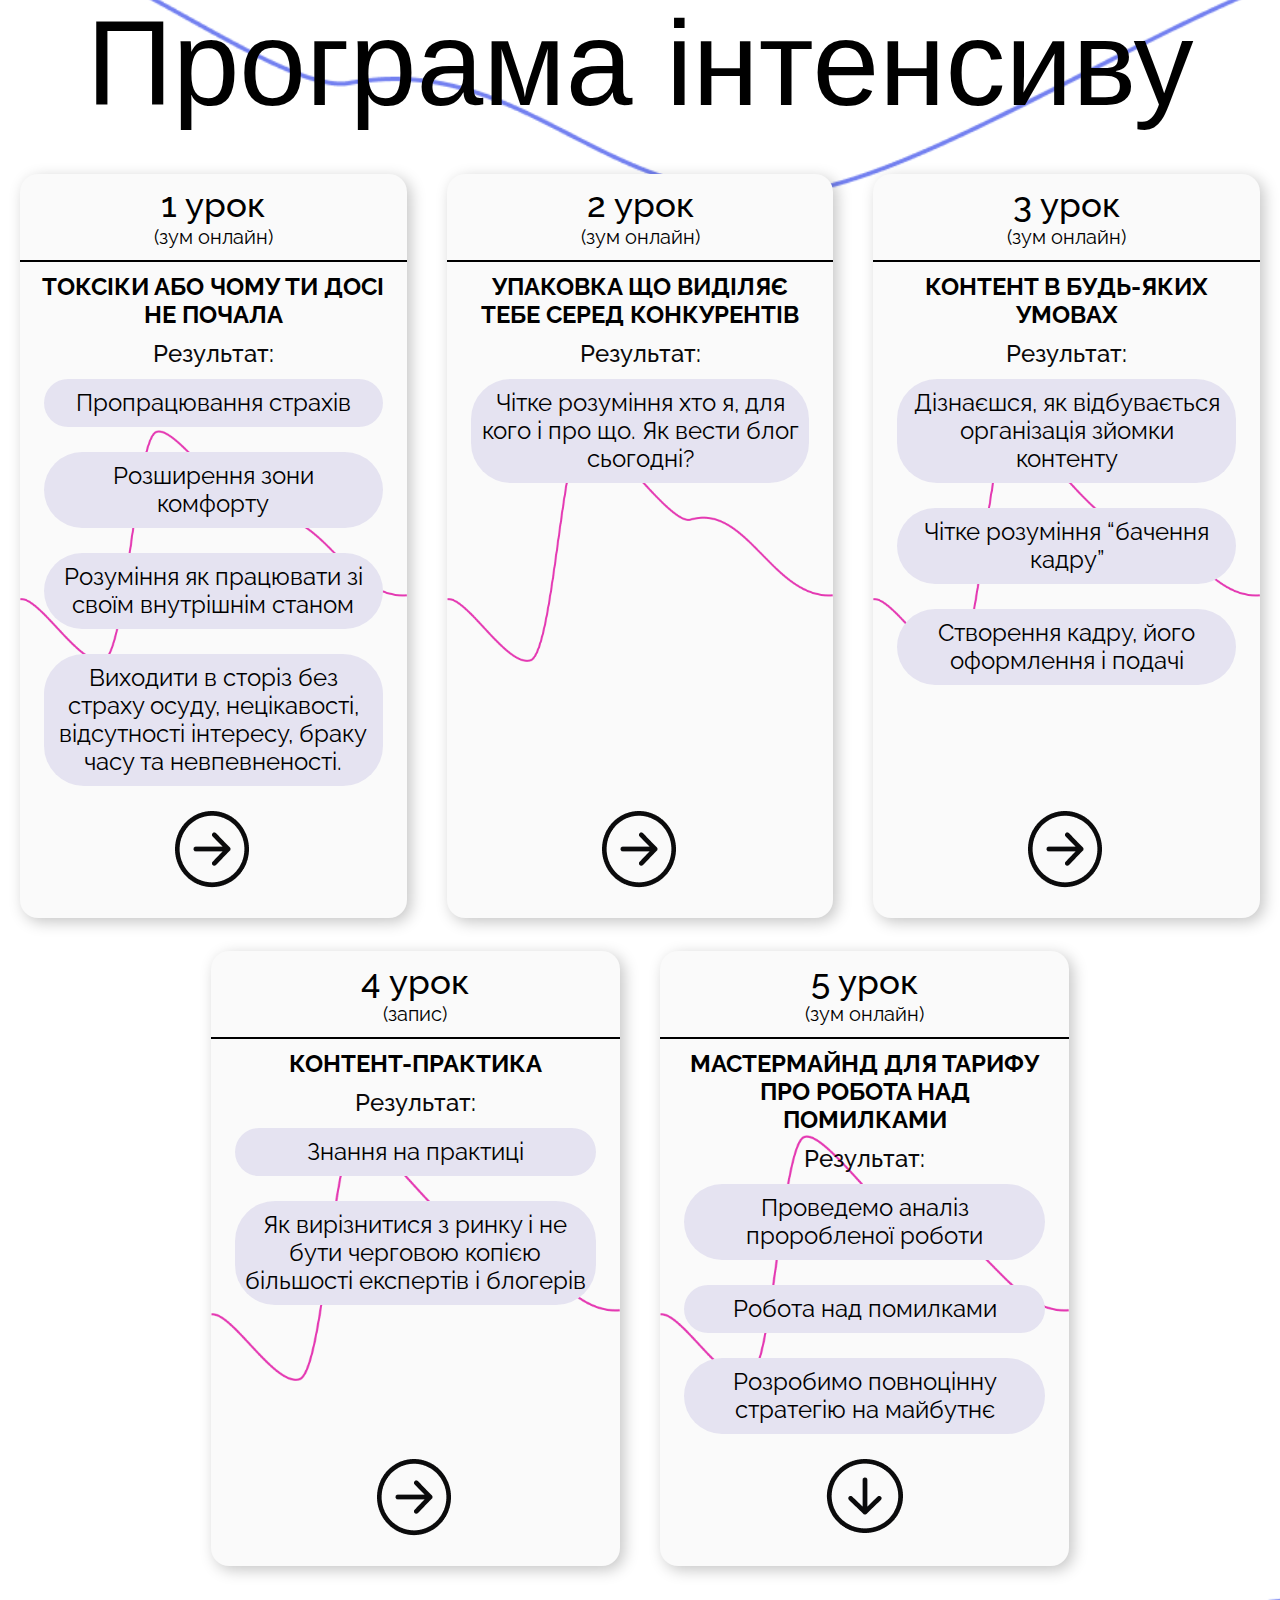
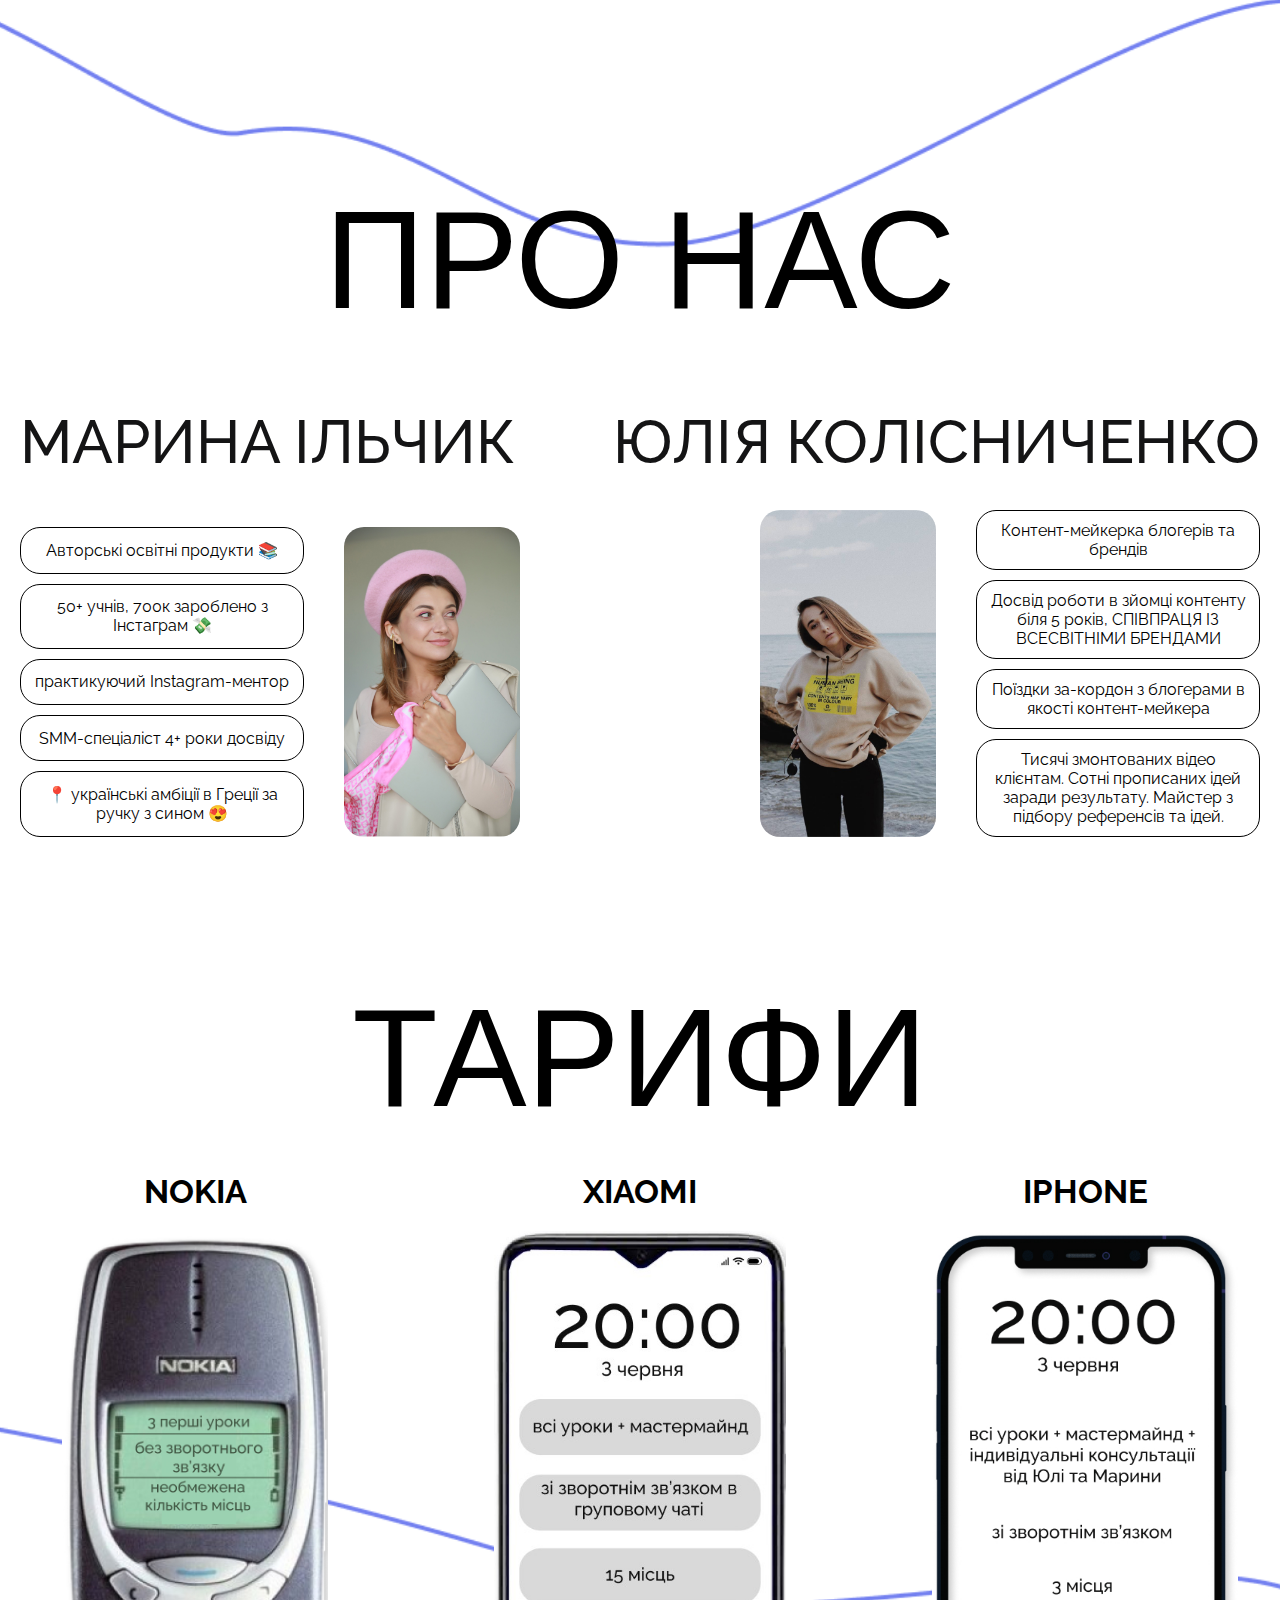
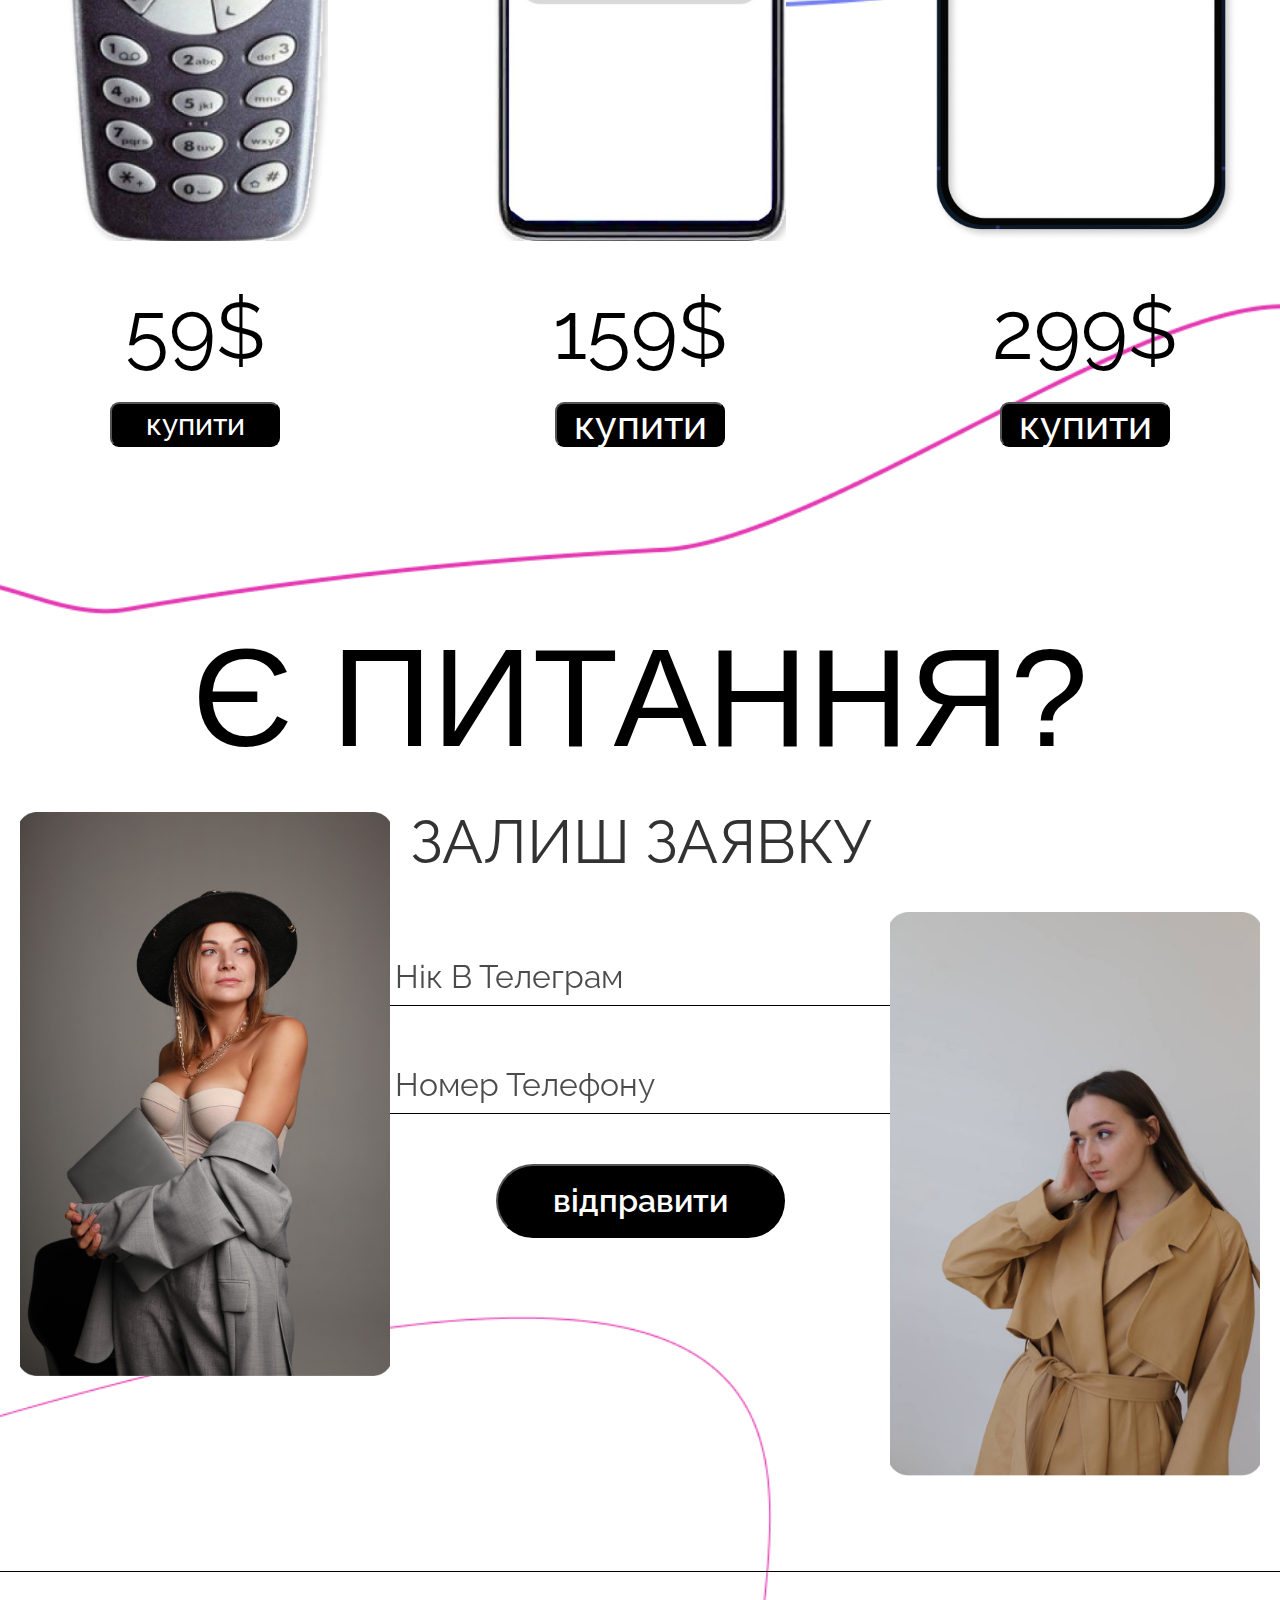
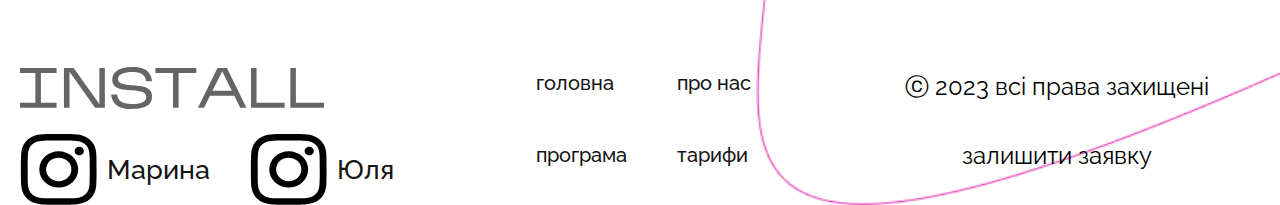
==== commit 38753984: "sum-03.06.23" ====
--- a/index.html
+++ b/index.html
@@ -13,19 +13,19 @@
       <nav class="navigation-laptop">
         <ul class="header-list">
           <li>
-            <a src="#" class="nav-item">Головна</a>
-          </li>
-          <li>
-            <a src="#about-us" class="nav-item">Про нас</a>
+            <a href="#" class="nav-item">Головна</a>
+          </li>
+          <li>
+            <a href="#about-us-jackor" class="nav-item">Про нас</a>
           </li>
           <li class="install-logo">
             <img src="./images/logo/install-logo.svg" alt="logo" />
           </li>
           <li>
-            <a src="#" class="nav-item">Програма</a>
-          </li>
-          <li>
-            <a src="#" class="nav-item">Тарифи</a>
+            <a href="#programa" class="nav-item">Програма</a>
+          </li>
+          <li>
+            <a href="#rates" class="nav-item">Тарифи</a>
           </li>
         </ul>
       </nav>
@@ -74,12 +74,12 @@
             <img src="./images/IMG_8965 1.png" alt="" class="start__girl" />
           </div>
           <div class="start__btn">
-            <button class="start__button">Дізнатись більше</button>
+            <a class="start__button" href="#for-who">Дізнатись більше</a>
           </div>
         </section>
       </div>
-      <div class="card container">
-        <h1 class="card__title">Для кого?</h1>
+      <div class="card container" id="for-who">
+        <h1 class="card__title section-title">Для кого?</h1>
         <div class="card__flex">
           <div class="card__skils">
             <h1 class="card__skils_title">Новачок</h1>
@@ -126,8 +126,8 @@
           </div>
         </div>
       </div>
-      <div class="work container">
-        <h1 class="work__title">Програма інтенсиву</h1>
+      <div class="work container" id="programa">
+        <h1 class="work__title section-title">Програма інтенсиву</h1>
         <div class="word__flex">
           <div class="work__card">
             <div class="work__titles">
@@ -229,8 +229,8 @@
         </div>
       </div>
       <!-- //asdasda d -->
-      <div class="about-us" id="about-us">
-        <h2 class="about-us-title">про нас</h2>
+      <div class="about-us" id="about-us-jackor">
+        <h2 class="about-us-title section-title">про нас</h2>
         <div class="container about-container">
           <div class="row">
             <div class="col">
@@ -284,8 +284,8 @@
         </div>
       </div>
 
-      <div class="rates-section container">
-        <h2 class="about-us-title">тарифи</h2>
+      <div class="rates-section container" id="rates">
+        <h2 class="about-us-title section-title">тарифи</h2>
         <div class="phones-col">
           <div class="phones-row">
             <h3 class="phones-title">nokia</h3>
@@ -315,7 +315,7 @@
       </div>
 
       <div class="questions-section container">
-        <h2 class="about-us-title">є питання?</h2>
+        <h2 class="about-us-title section-title">є питання?</h2>
         <div class="questions-wrapper">
           <div class="img-slot slot1">
             <img src="./images/questions-section/1.jpg" alt="girl" />
@@ -419,7 +419,7 @@
     <div class="modal-nokia container">
       <div class="modal-container">
         <div class="container__description">
-          <h2 class="modal-nokia-title">тариф nokia</h2>
+          <h2 class="modal-nokia-title modal-title">тариф nokia</h2>
           <form action="#" class="nokia-modal-form">
             <input
               type="name"
@@ -439,7 +439,7 @@
               name="tel"
               placeholder="Номер телефону"
             />
-            <button class="modal-close" type="submit" onclick="modalSend()">
+            <button class="modal-close" type="submit">
               залишити заявку
             </button>
           </form>
@@ -487,7 +487,7 @@
     <div class="modal-iphone container">
       <div class="modal-container">
         <div class="container__description">
-          <h2 class="modal-iphone-title">тариф iphone</h2>
+          <h2 class="modal-iphone-title modal-title">тариф iphone</h2>
           <form action="#" class="nokia-modal-form">
             <input
               type="name"
@@ -578,19 +578,19 @@
 
         <ul class="modal-list">
           <li>
-            <a src="#">Головна</a>
-          </li>
-          <li>
-            <a src="#">Про нас</a>
+            <a href="#">Головна</a>
+          </li>
+          <li>
+            <a href="#about-us-jackor">Про нас</a>
           </li>
           <li class="modal-logo">
             <img src="./images/logo/install-logo.svg" alt="logo" />
           </li>
           <li>
-            <a src="#">Програма</a>
-          </li>
-          <li>
-            <a src="#">Тарифи</a>
+            <a href="#programa">Програма</a>
+          </li>
+          <li>
+            <a href="#rates">Тарифи</a>
           </li>
         </ul>
       </div>
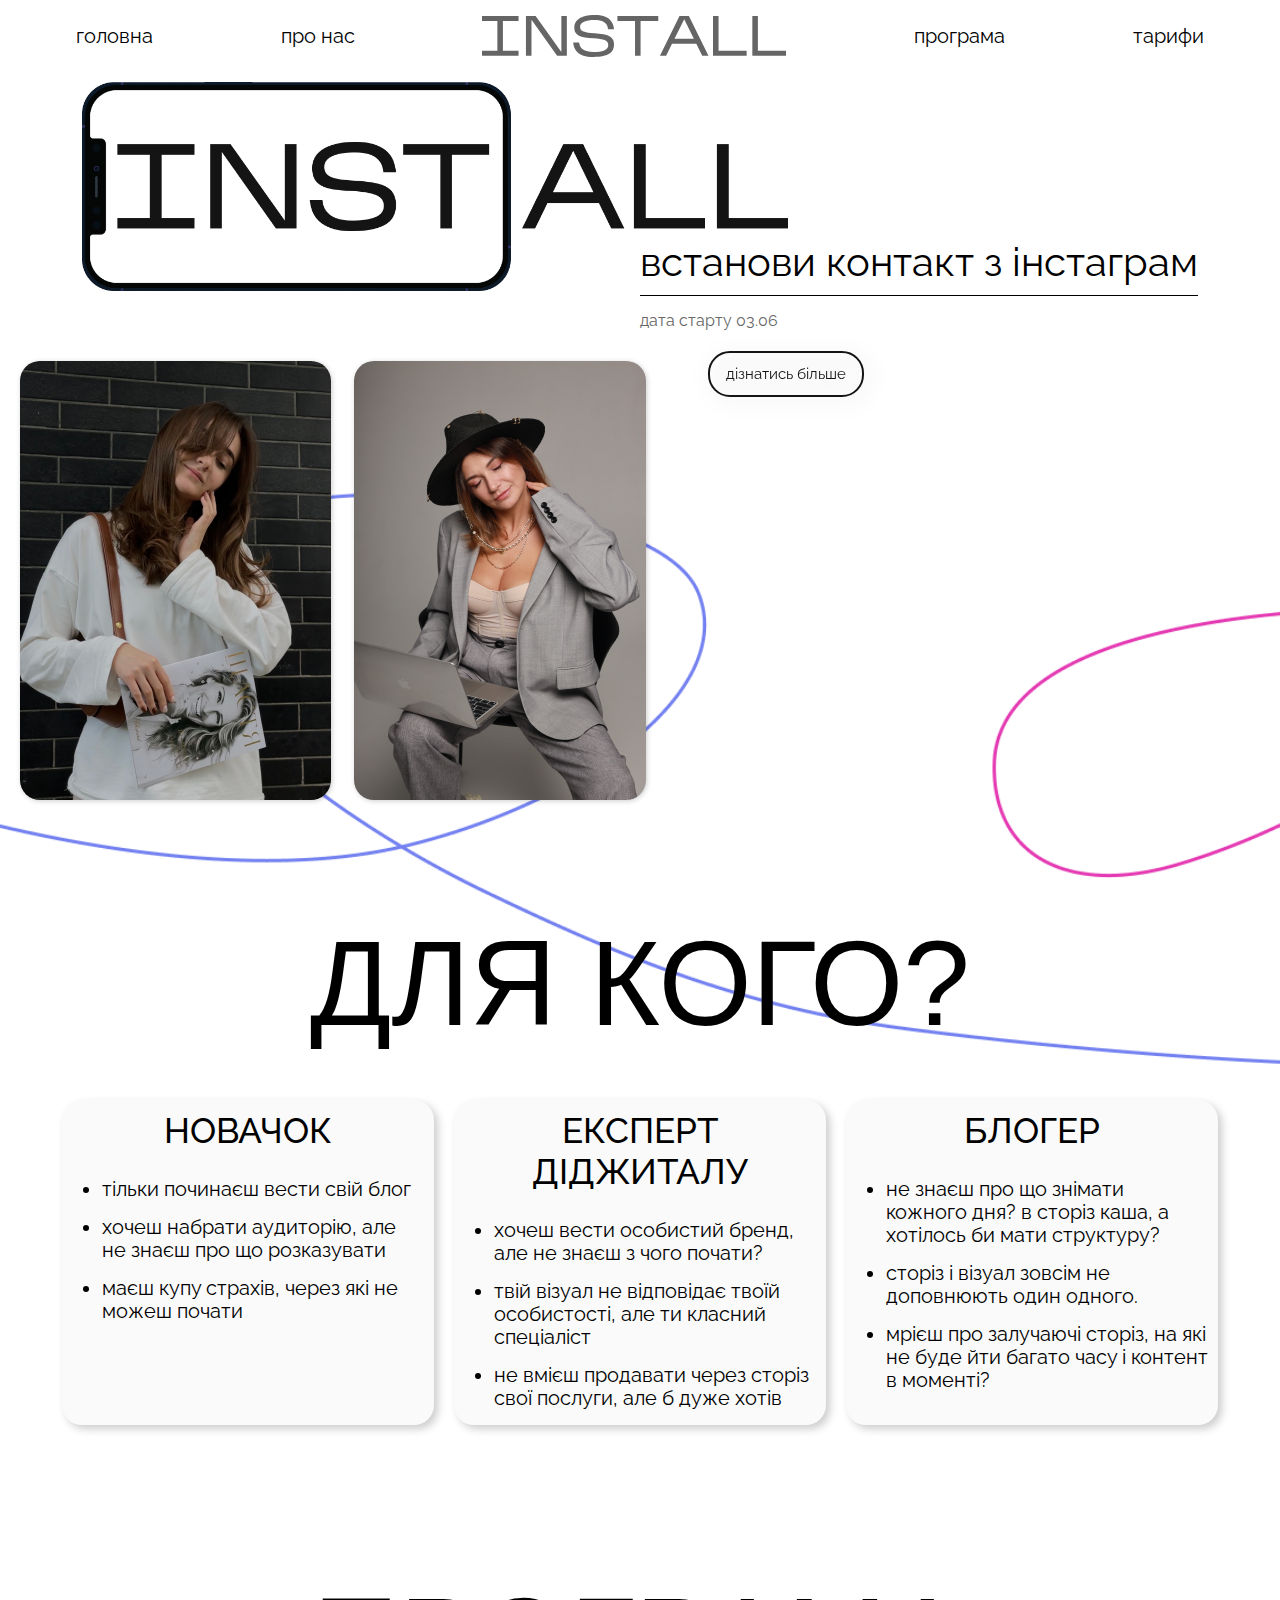
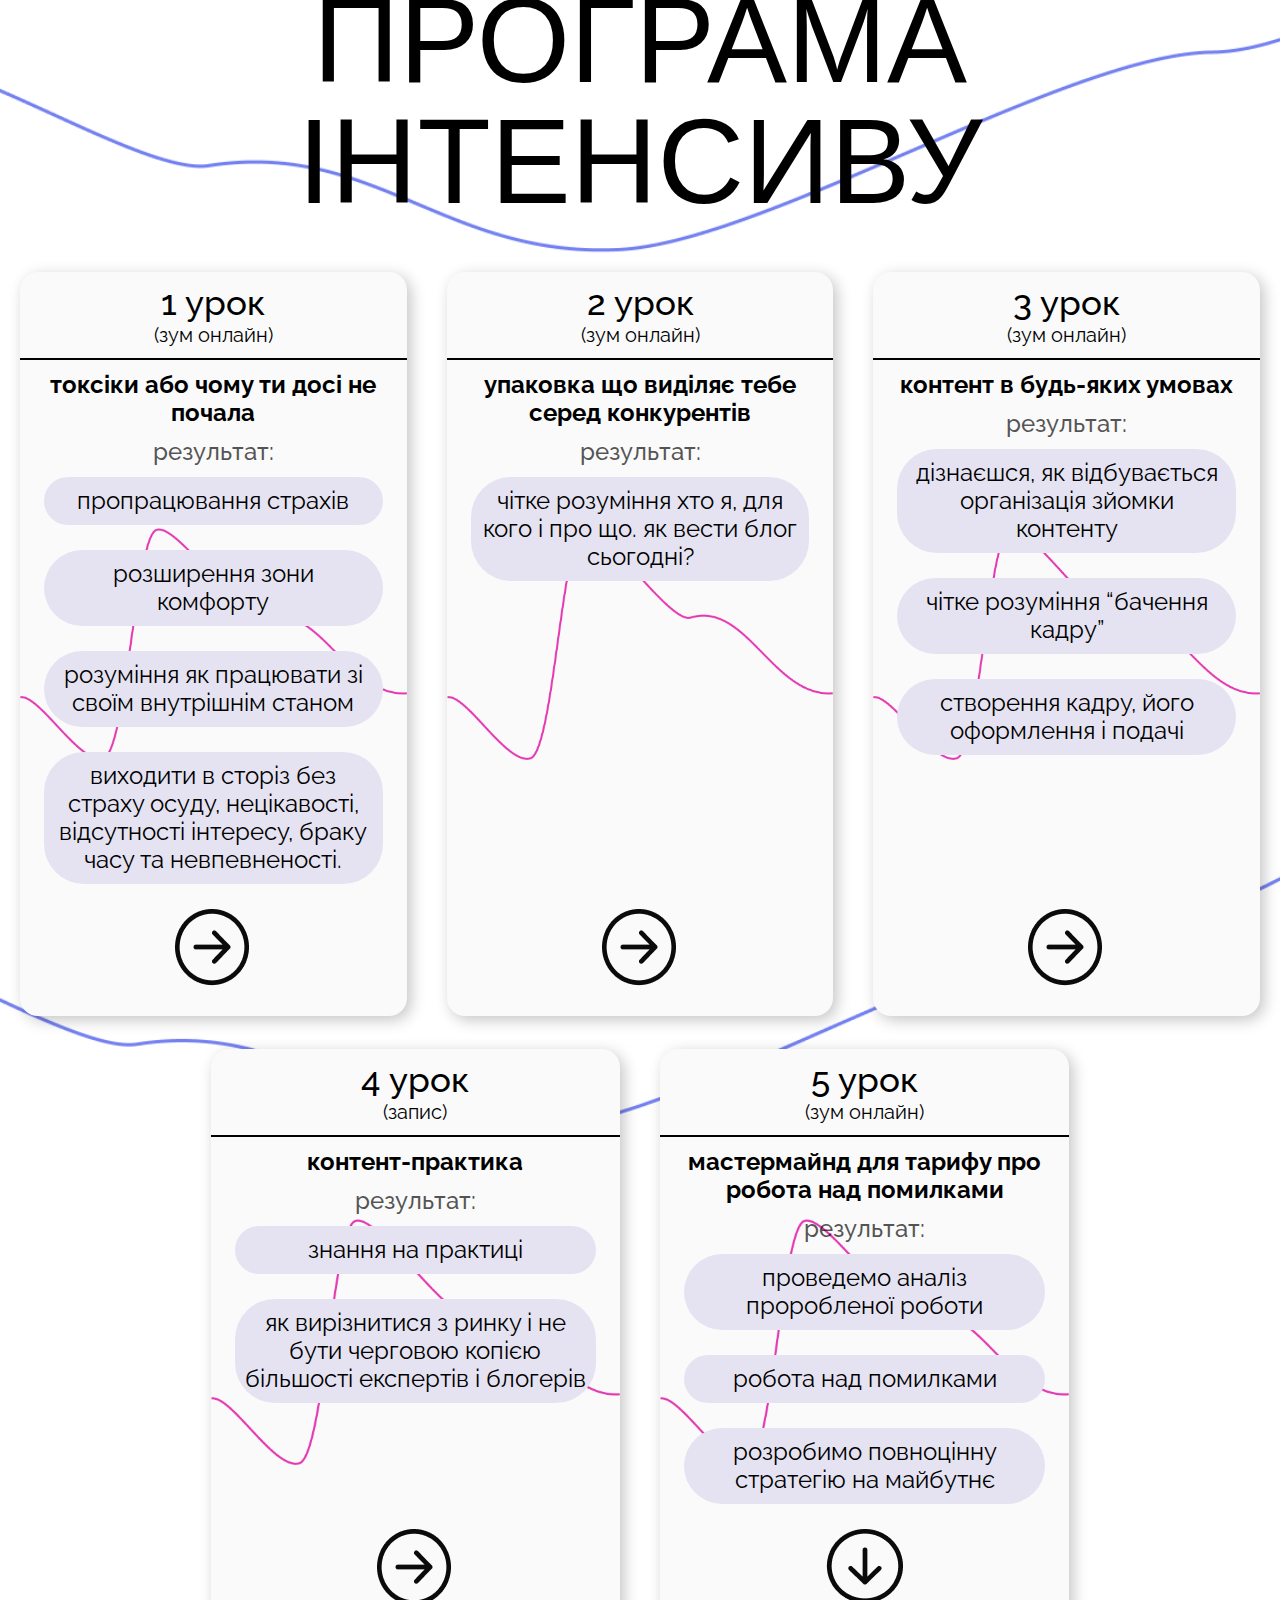
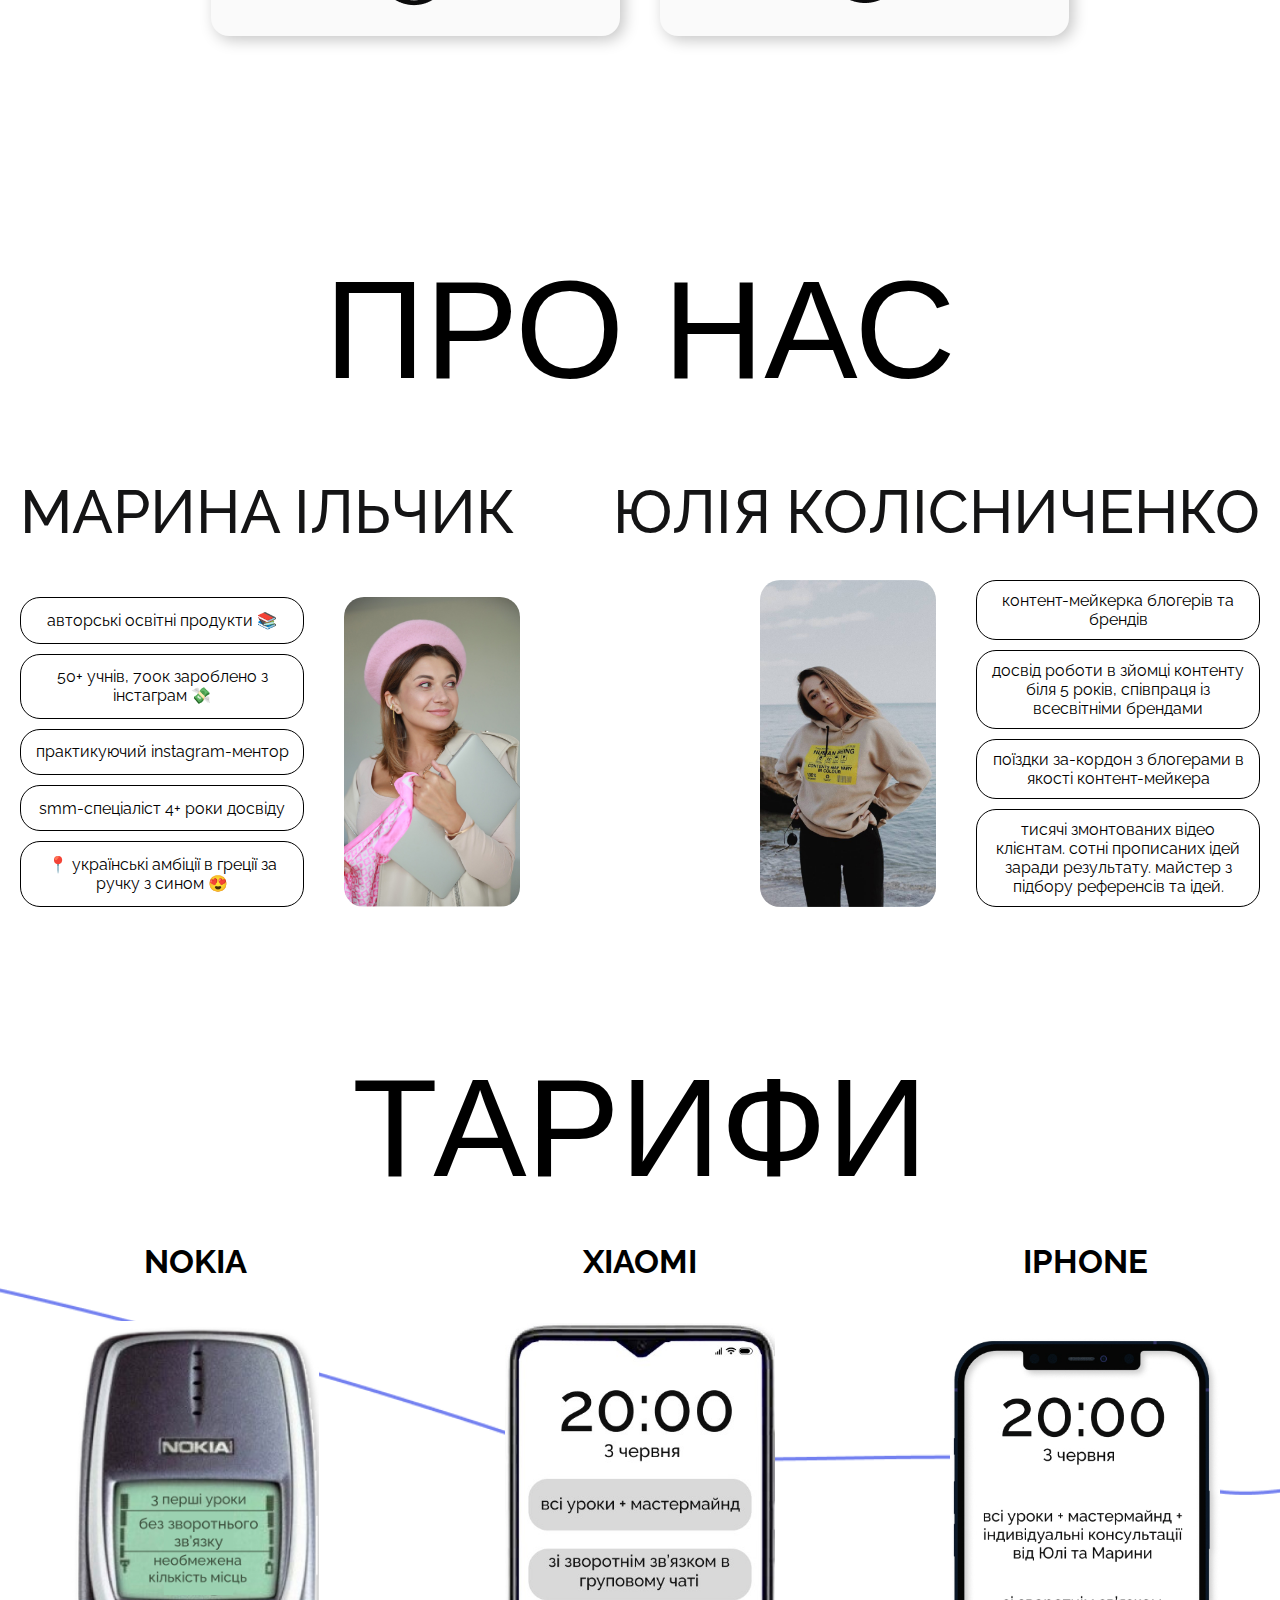
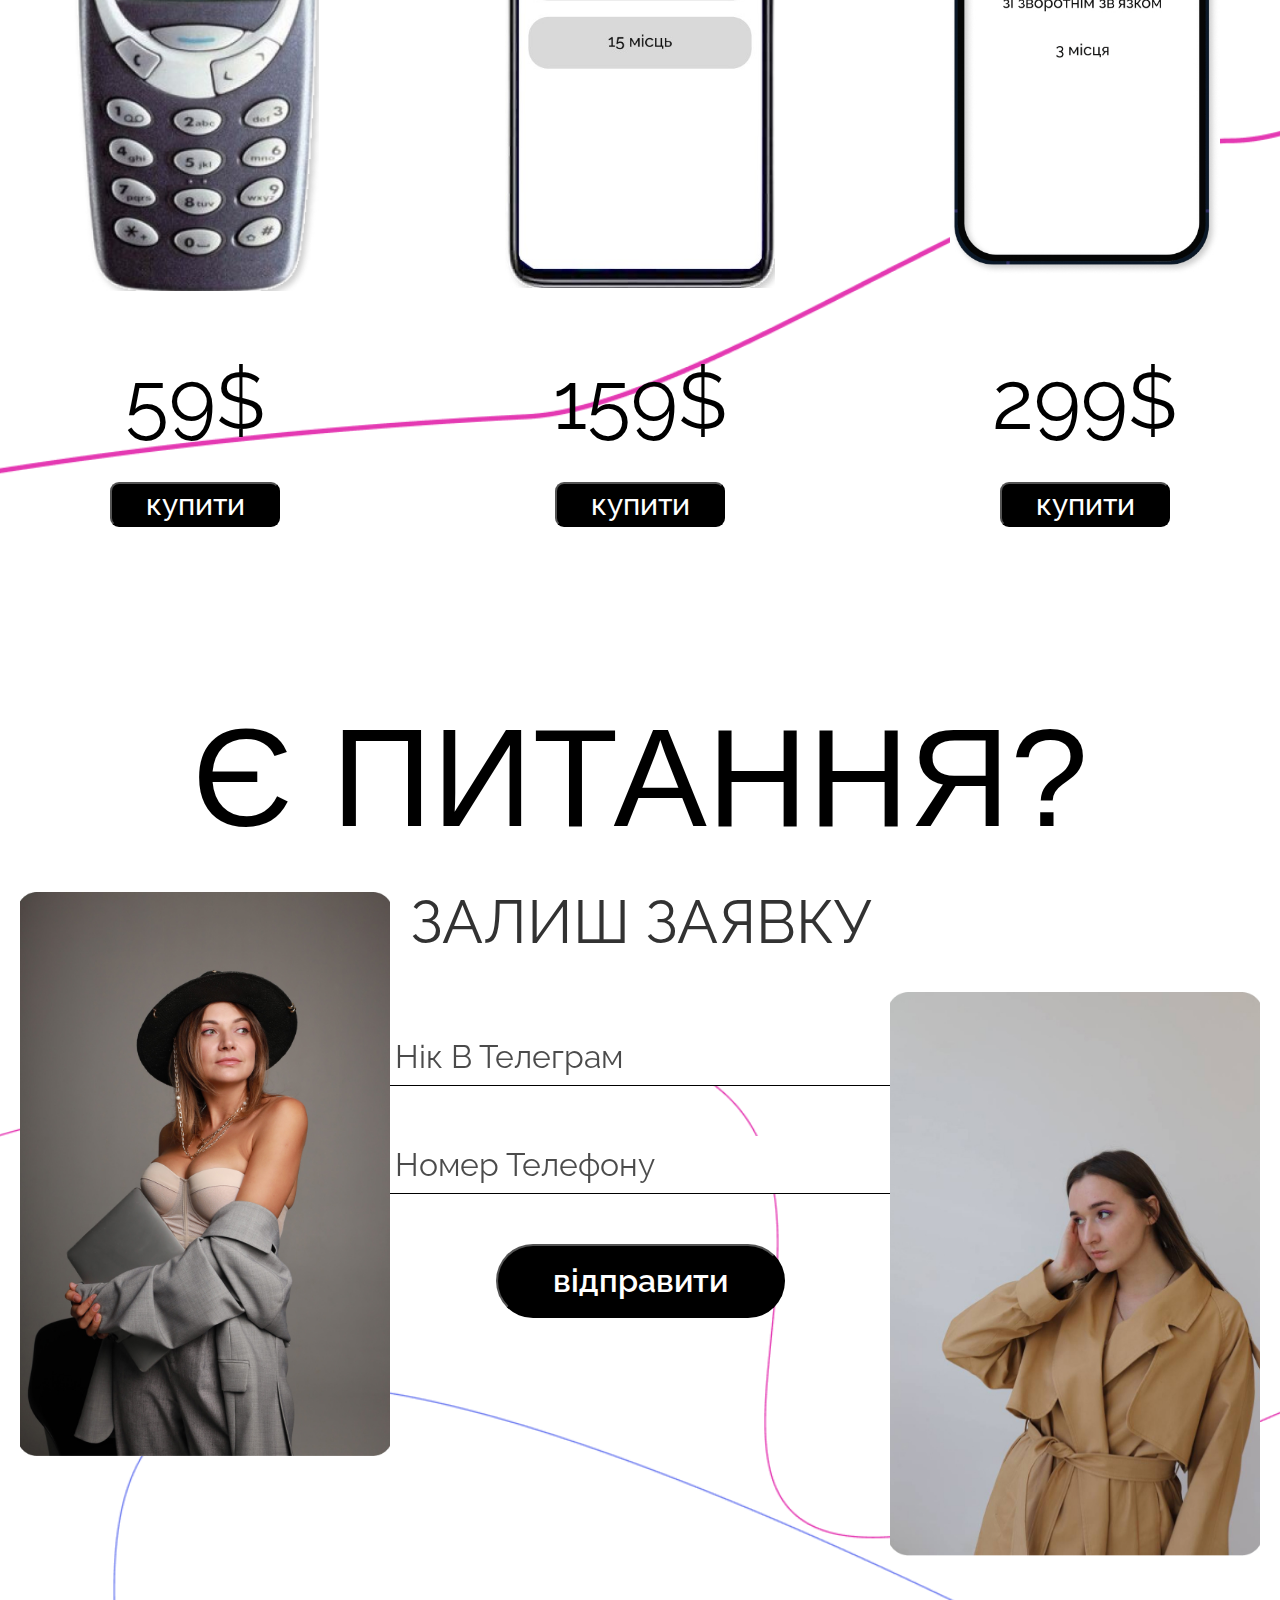
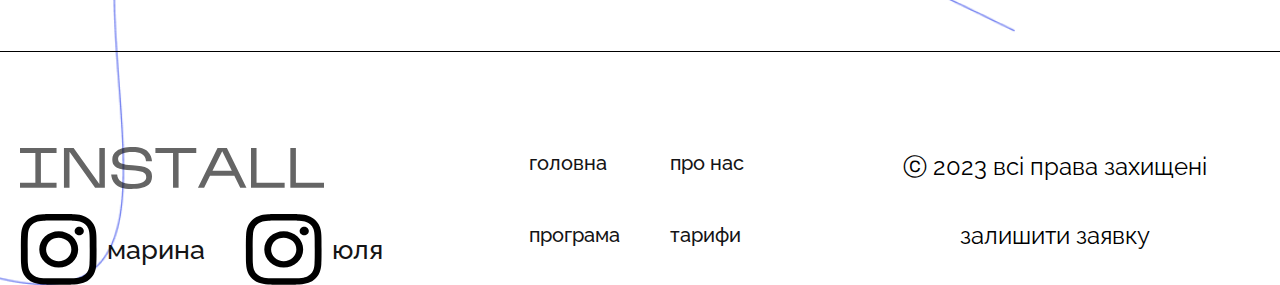
==== commit e2c02ac4: "pravki2" ====
--- a/index.html
+++ b/index.html
@@ -127,7 +127,7 @@
         </div>
       </div>
       <div class="work container" id="programa">
-        <h1 class="work__title section-title">Програма інтенсиву</h1>
+        <h1 class="work__title section-title">Програма <br>інтенсиву</h1>
         <div class="word__flex">
           <div class="work__card">
             <div class="work__titles">
@@ -300,7 +300,7 @@
             <div class="phone-img"><img src="./images/rates-section/xiami.jpg" alt=""></div>
             <div class="under-phone-wrapper">
               <span class="rates-cost">159$</span>
-              <button class="phones-btn2" type="submit">купити</button>
+              <button class="phones-btn" type="submit">купити</button>
             </div>
           </div>
           <div class="phones-row">
@@ -308,7 +308,7 @@
             <div class="phone-img"><img src="./images/rates-section/iphone.jpg" alt="" class="iphone-img"></div>
             <div class="under-phone-wrapper">
               <span class="rates-cost">299$</span>
-              <button class="phones-btn3" type="submit">купити</button>
+              <button class="phones-btn" type="submit">купити</button>
             </div>
           </div>
         </div>
@@ -581,16 +581,16 @@
             <a href="#">Головна</a>
           </li>
           <li>
-            <a href="#about-us-jackor">Про нас</a>
+            <a class="modal__inme" href="#about-us-jackor">Про нас</a>
           </li>
           <li class="modal-logo">
             <img src="./images/logo/install-logo.svg" alt="logo" />
           </li>
           <li>
-            <a href="#programa">Програма</a>
-          </li>
-          <li>
-            <a href="#rates">Тарифи</a>
+            <a class="modal__program" href="#programa">Програма</a>
+          </li>
+          <li>
+            <a class="modal__retes" href="#rates">Тарифи</a>
           </li>
         </ul>
       </div>
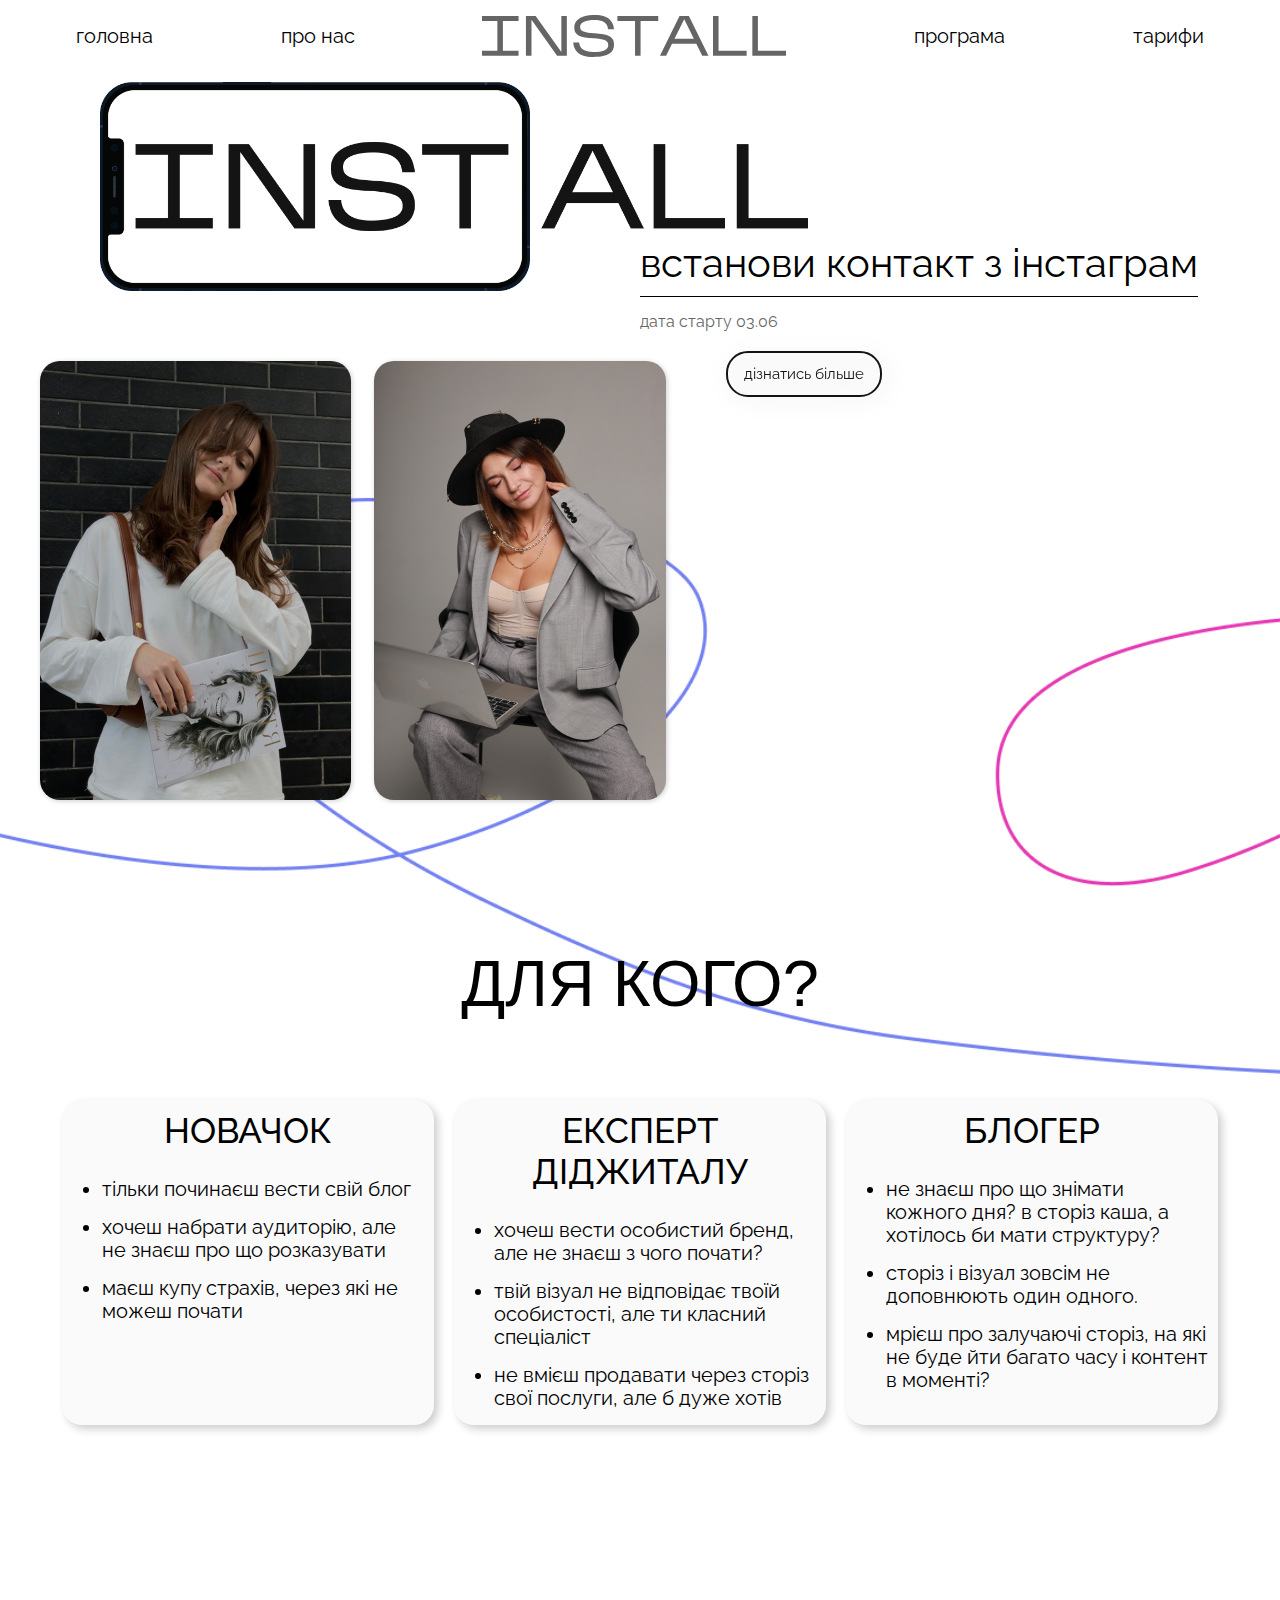
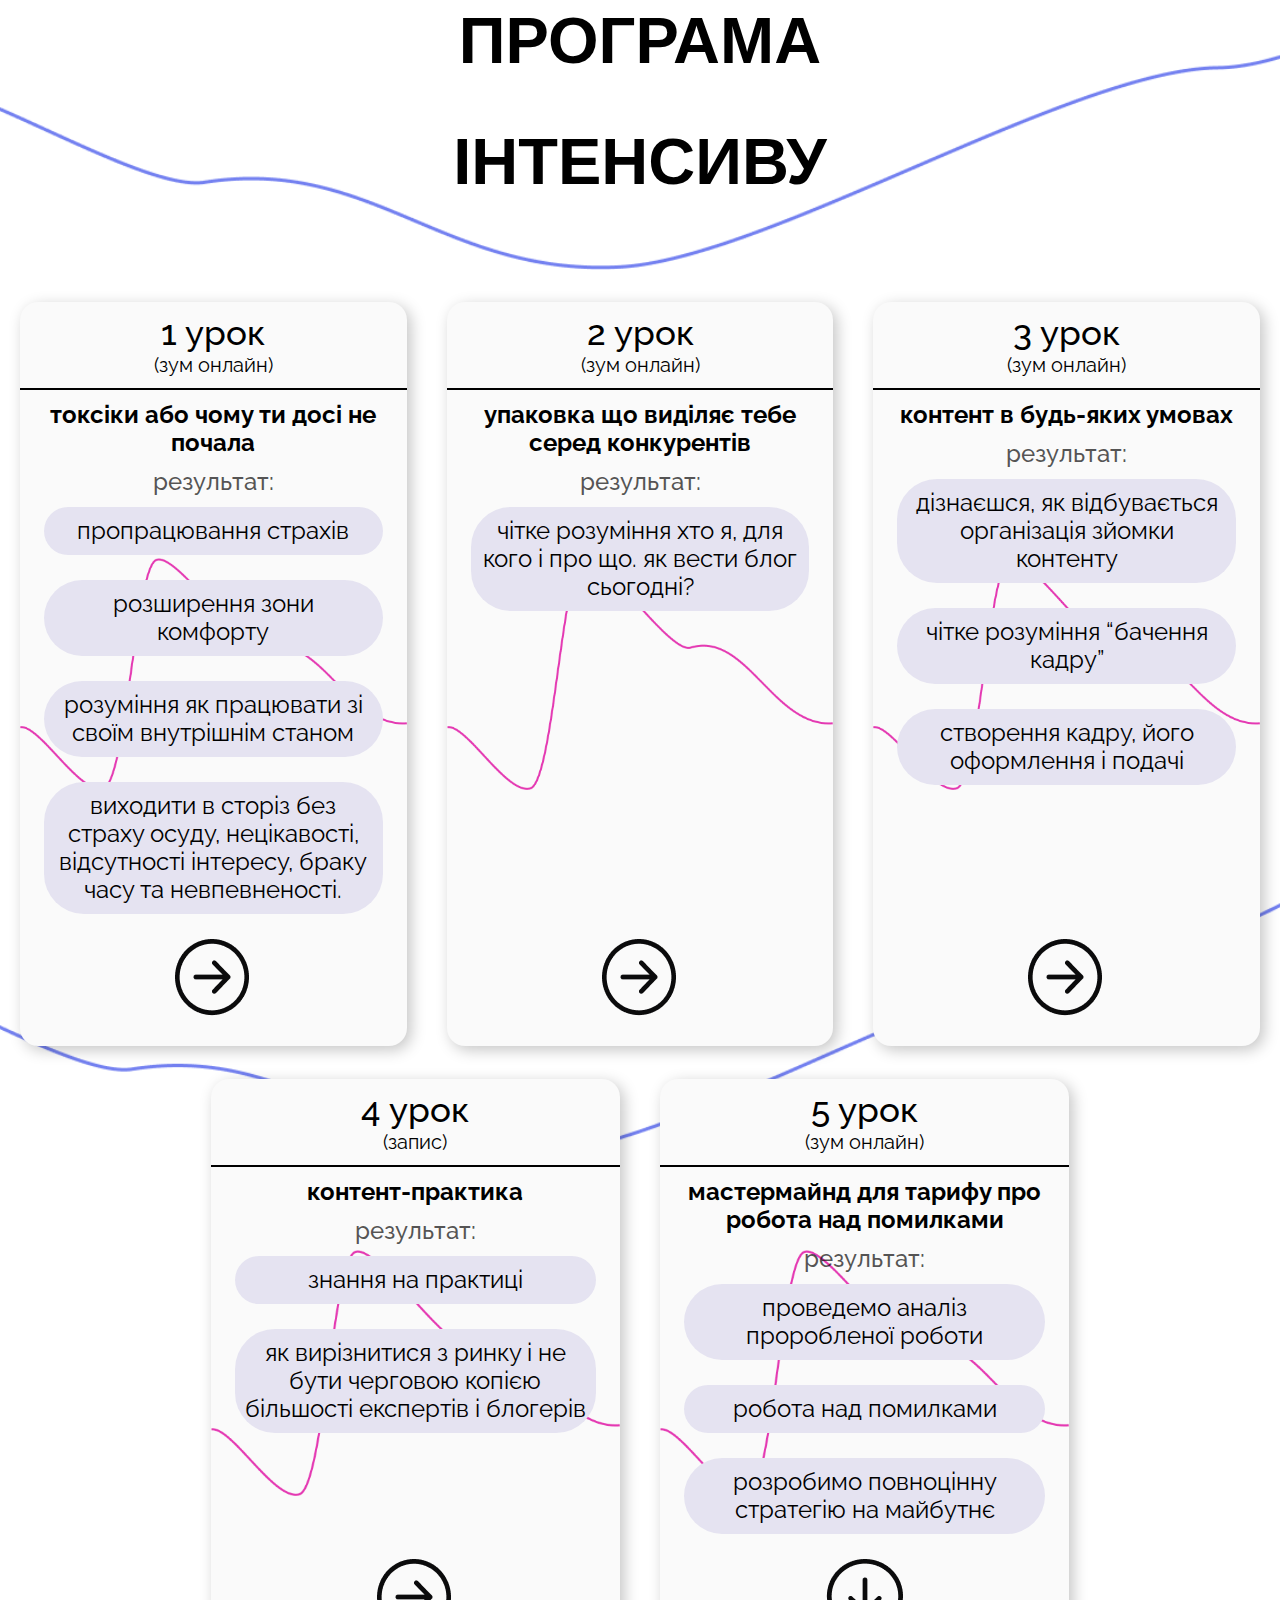
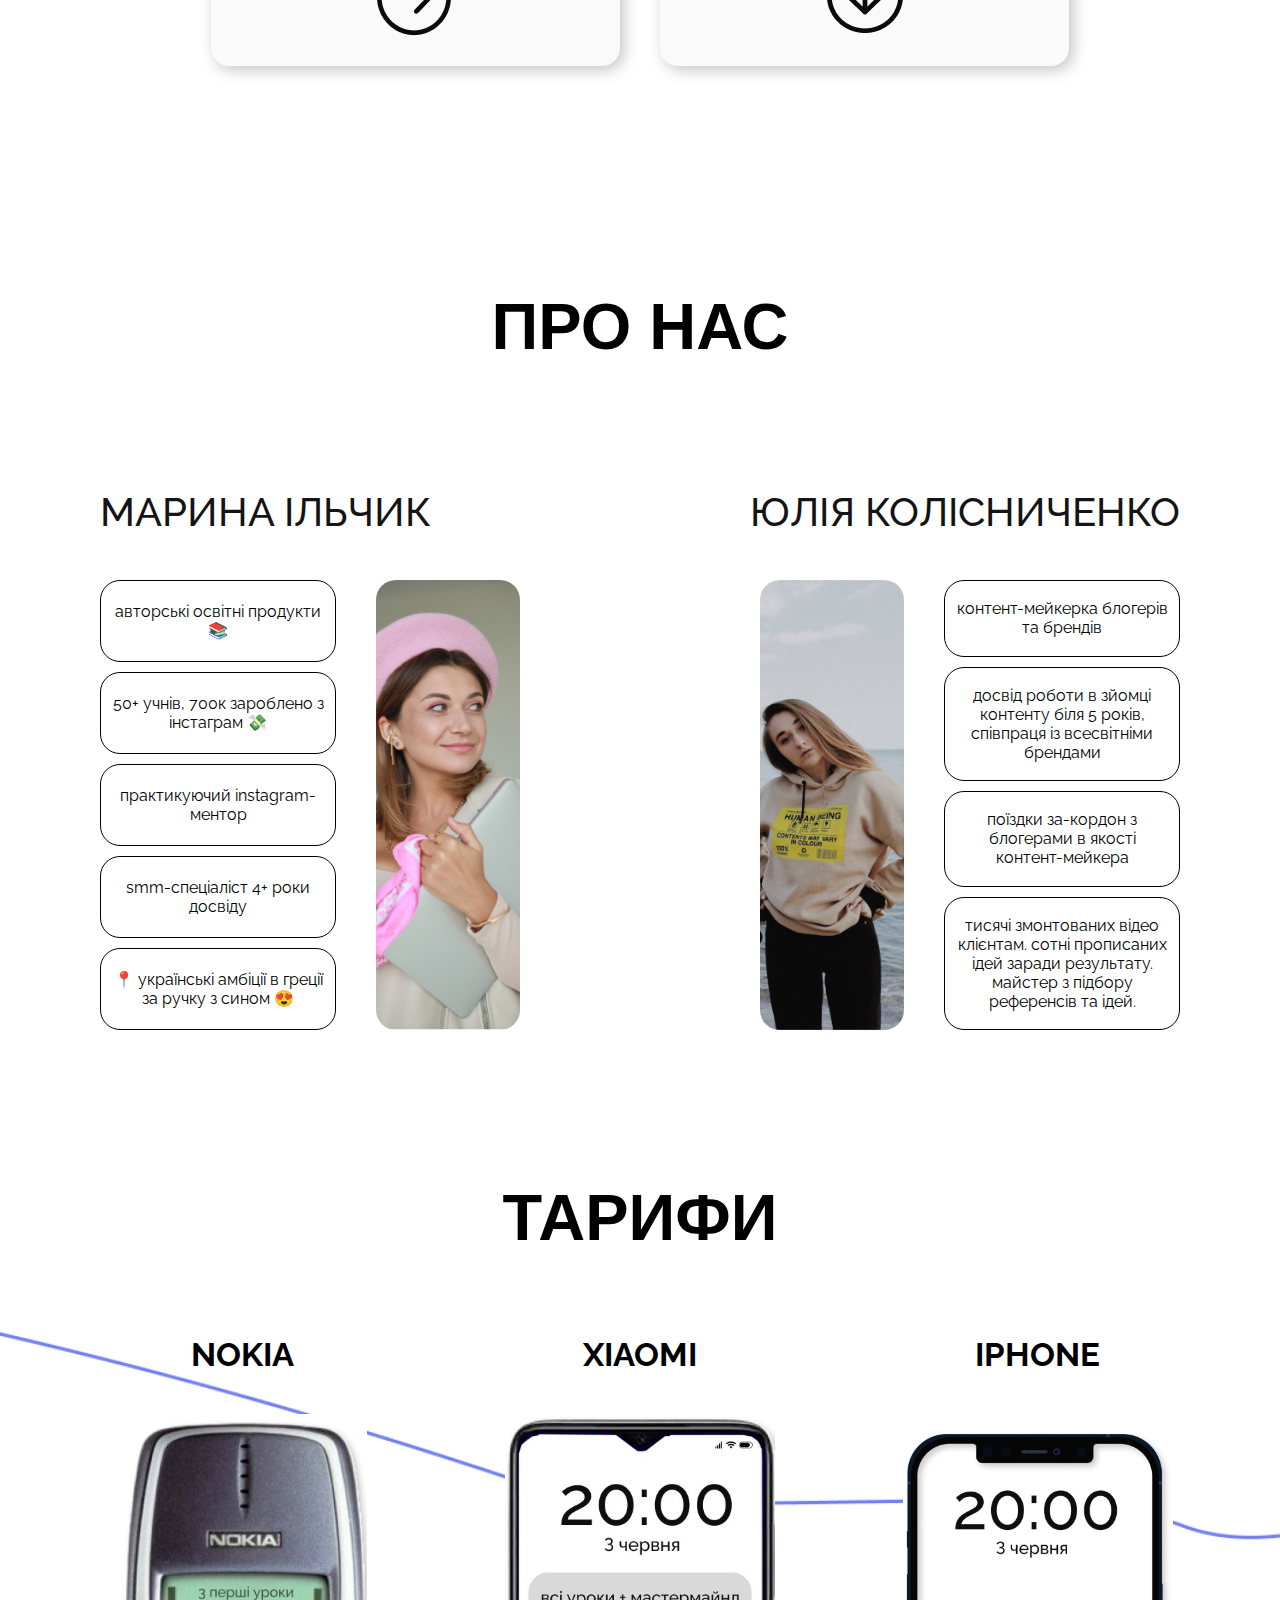
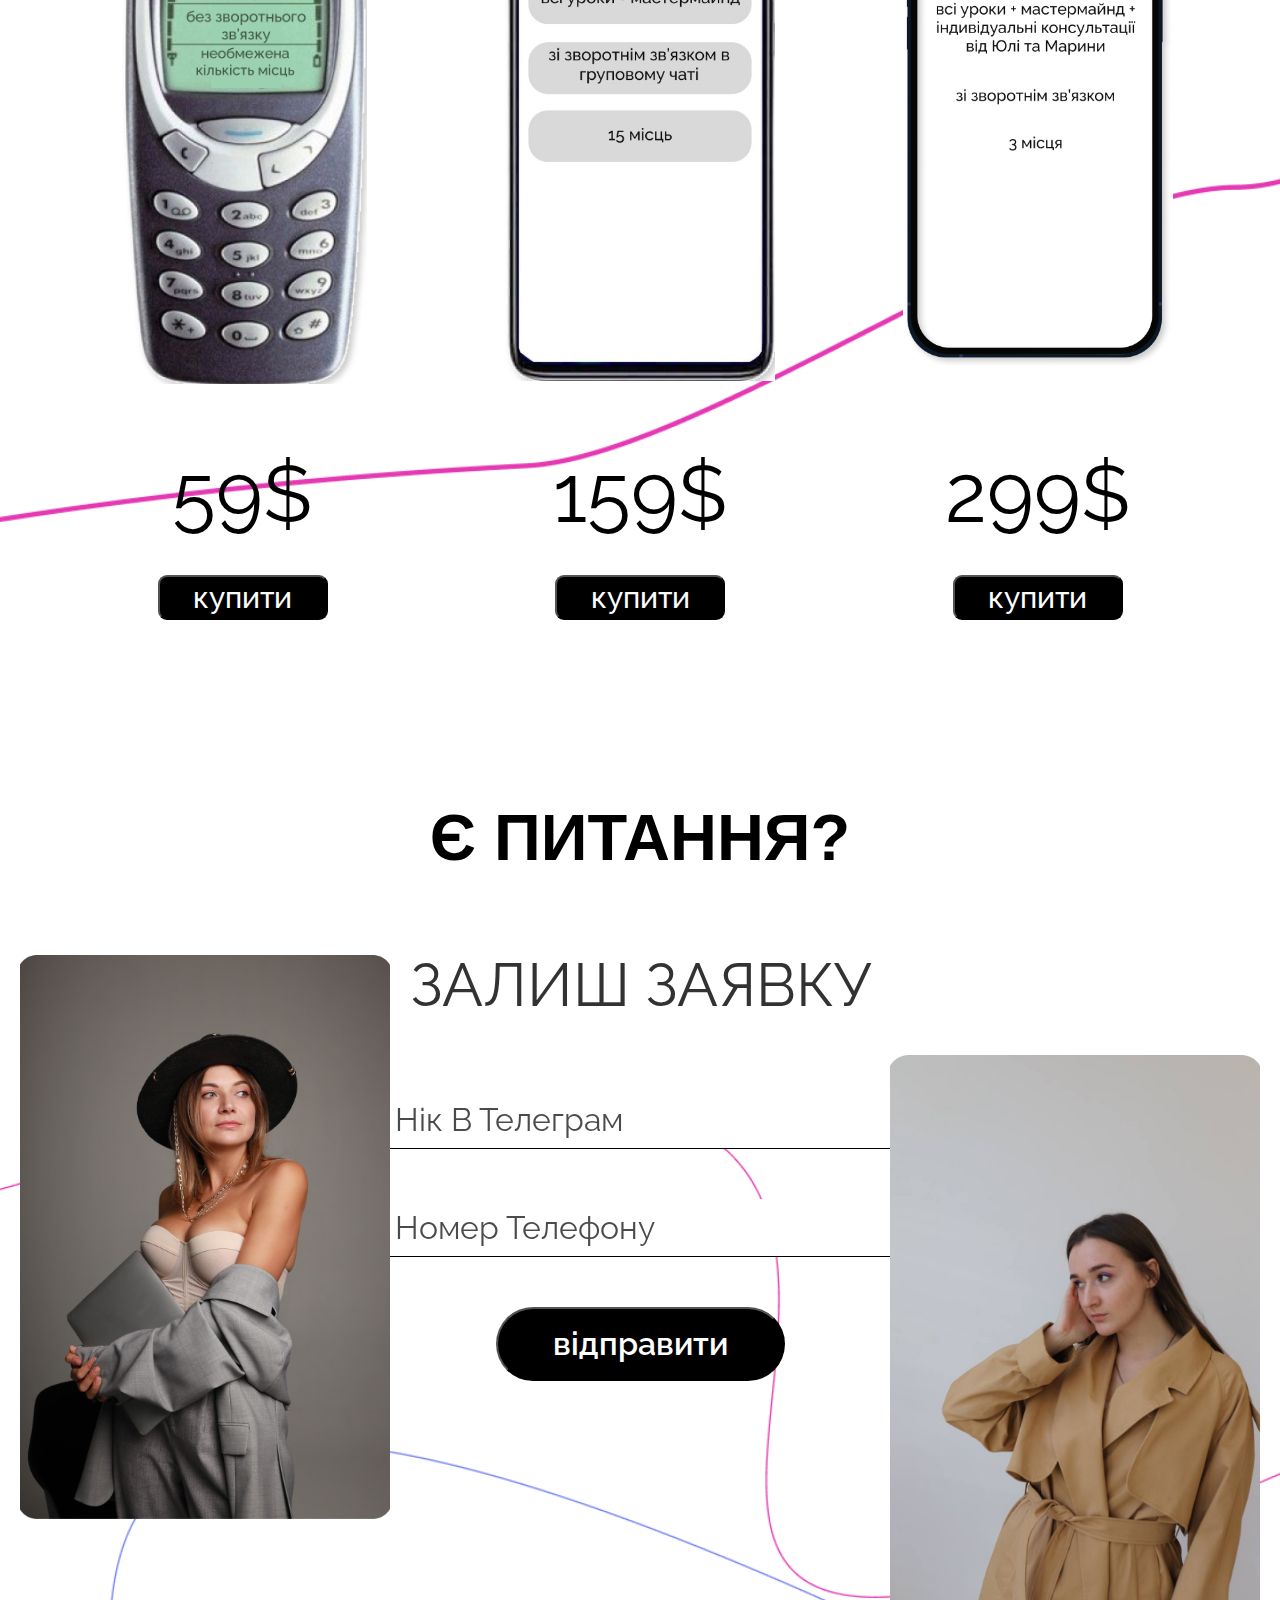
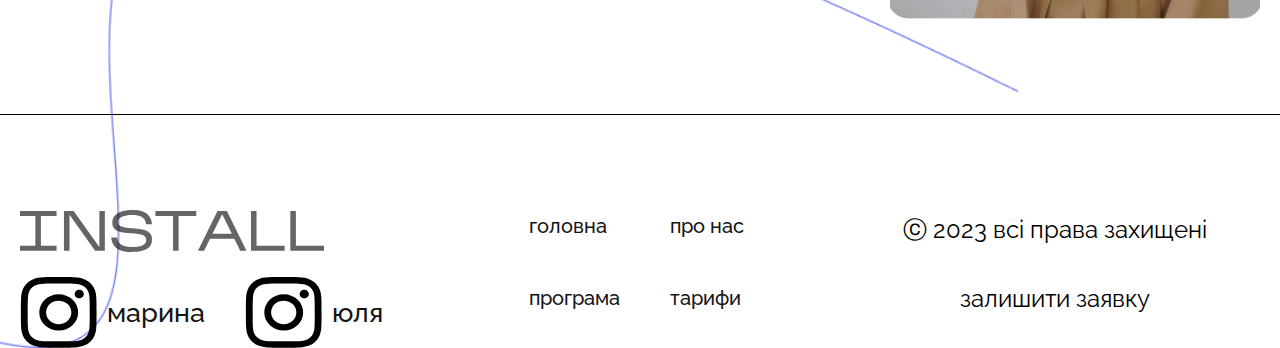
==== commit 432adab2: "pravki12030931093" ====
--- a/index.html
+++ b/index.html
@@ -54,7 +54,7 @@
     </header>
 
     <main>
-      <div class="start container">
+      <div class="start">
         <section class="start__top">
           <div class="start__phone">
             <img src="./images/first-section/phone-background.png" alt="inst" />
@@ -256,7 +256,7 @@
             </div>
             <div class="col">
               <div class="col-content">
-                <h3 class="col-name julia" style="text-align: right">
+                <h3 class="col-name julia">
                   юлія колісниченко
                 </h3>
                 <img
@@ -290,7 +290,7 @@
           <div class="phones-row">
             <h3 class="phones-title">nokia</h3>
             <div class="phone-img"><img src="./images/rates-section/nokia.jpg" alt=""></div>
-            <div class="under-phone-wrapper">
+            <div class="under-phone-wrapper under-phone-wrapper-nokia">
               <span class="rates-cost">59$</span>
               <button class="phones-btn" type="submit">купити</button>
             </div>
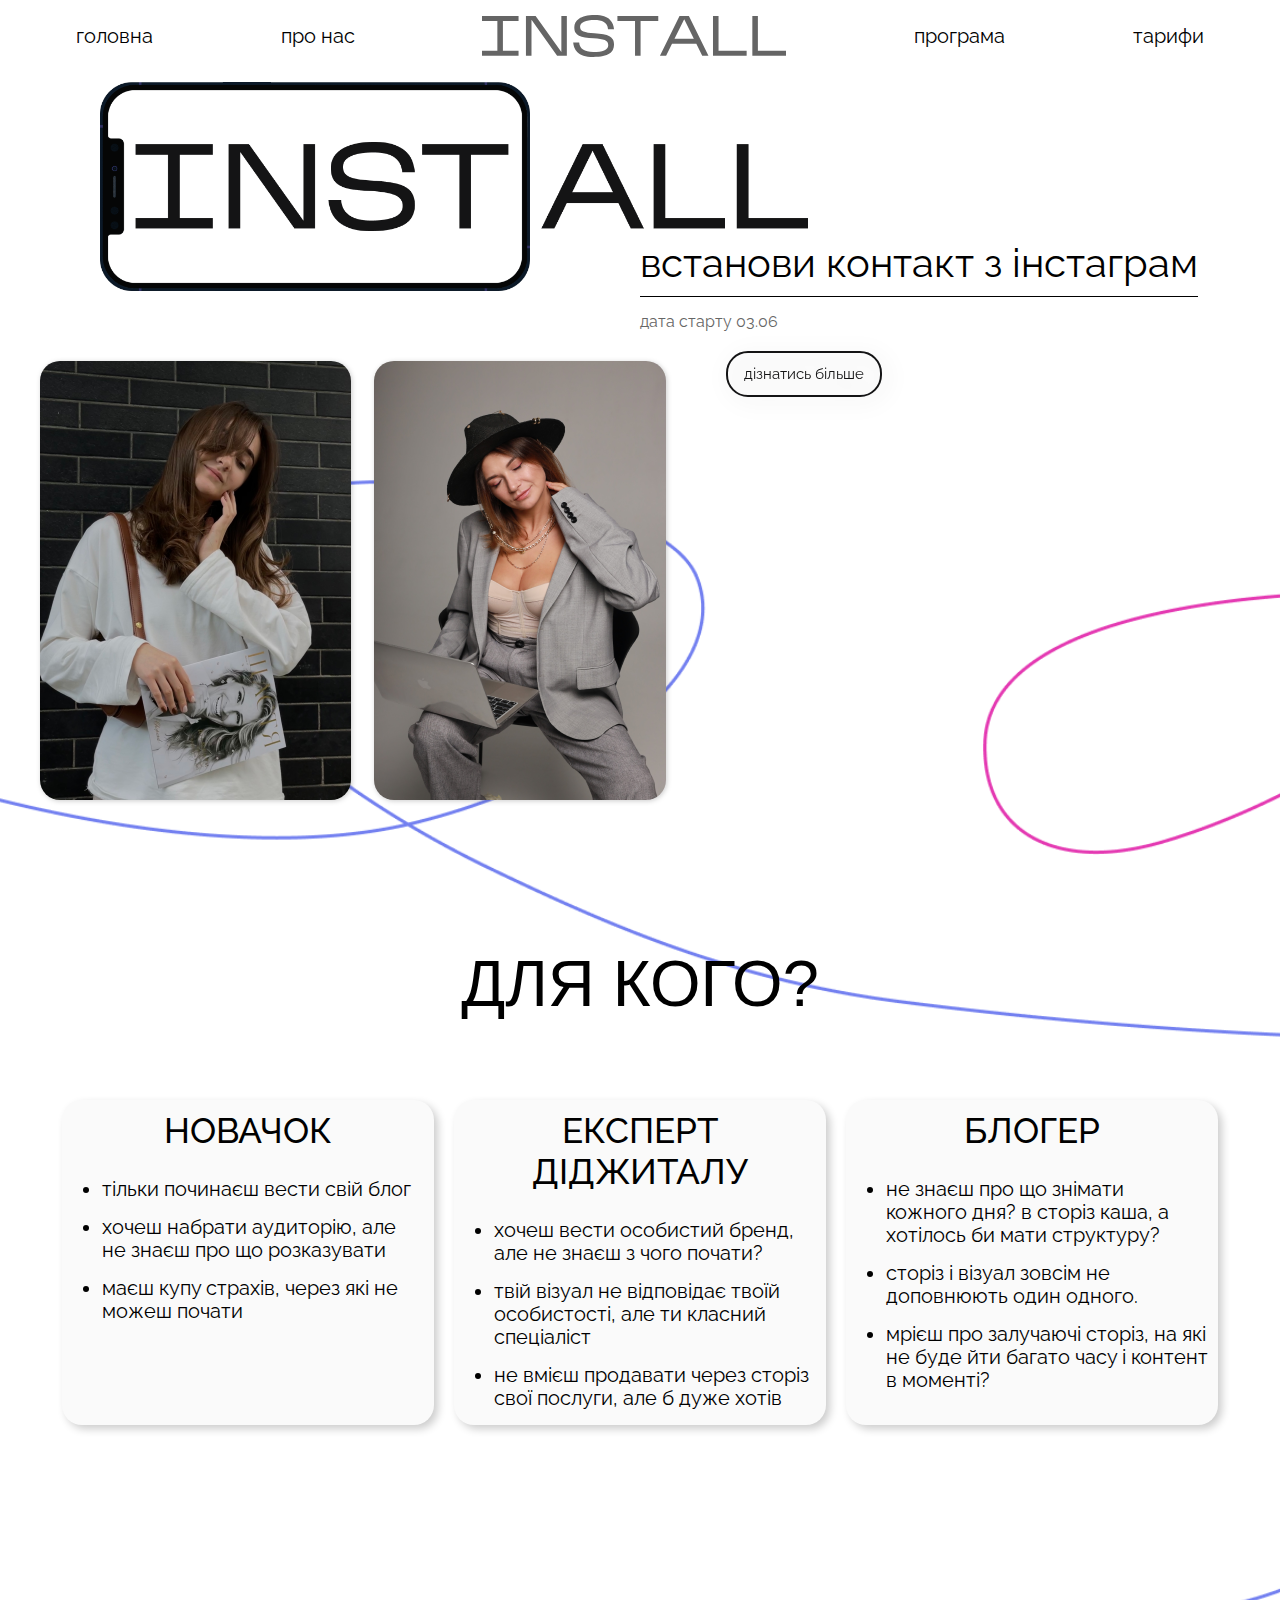
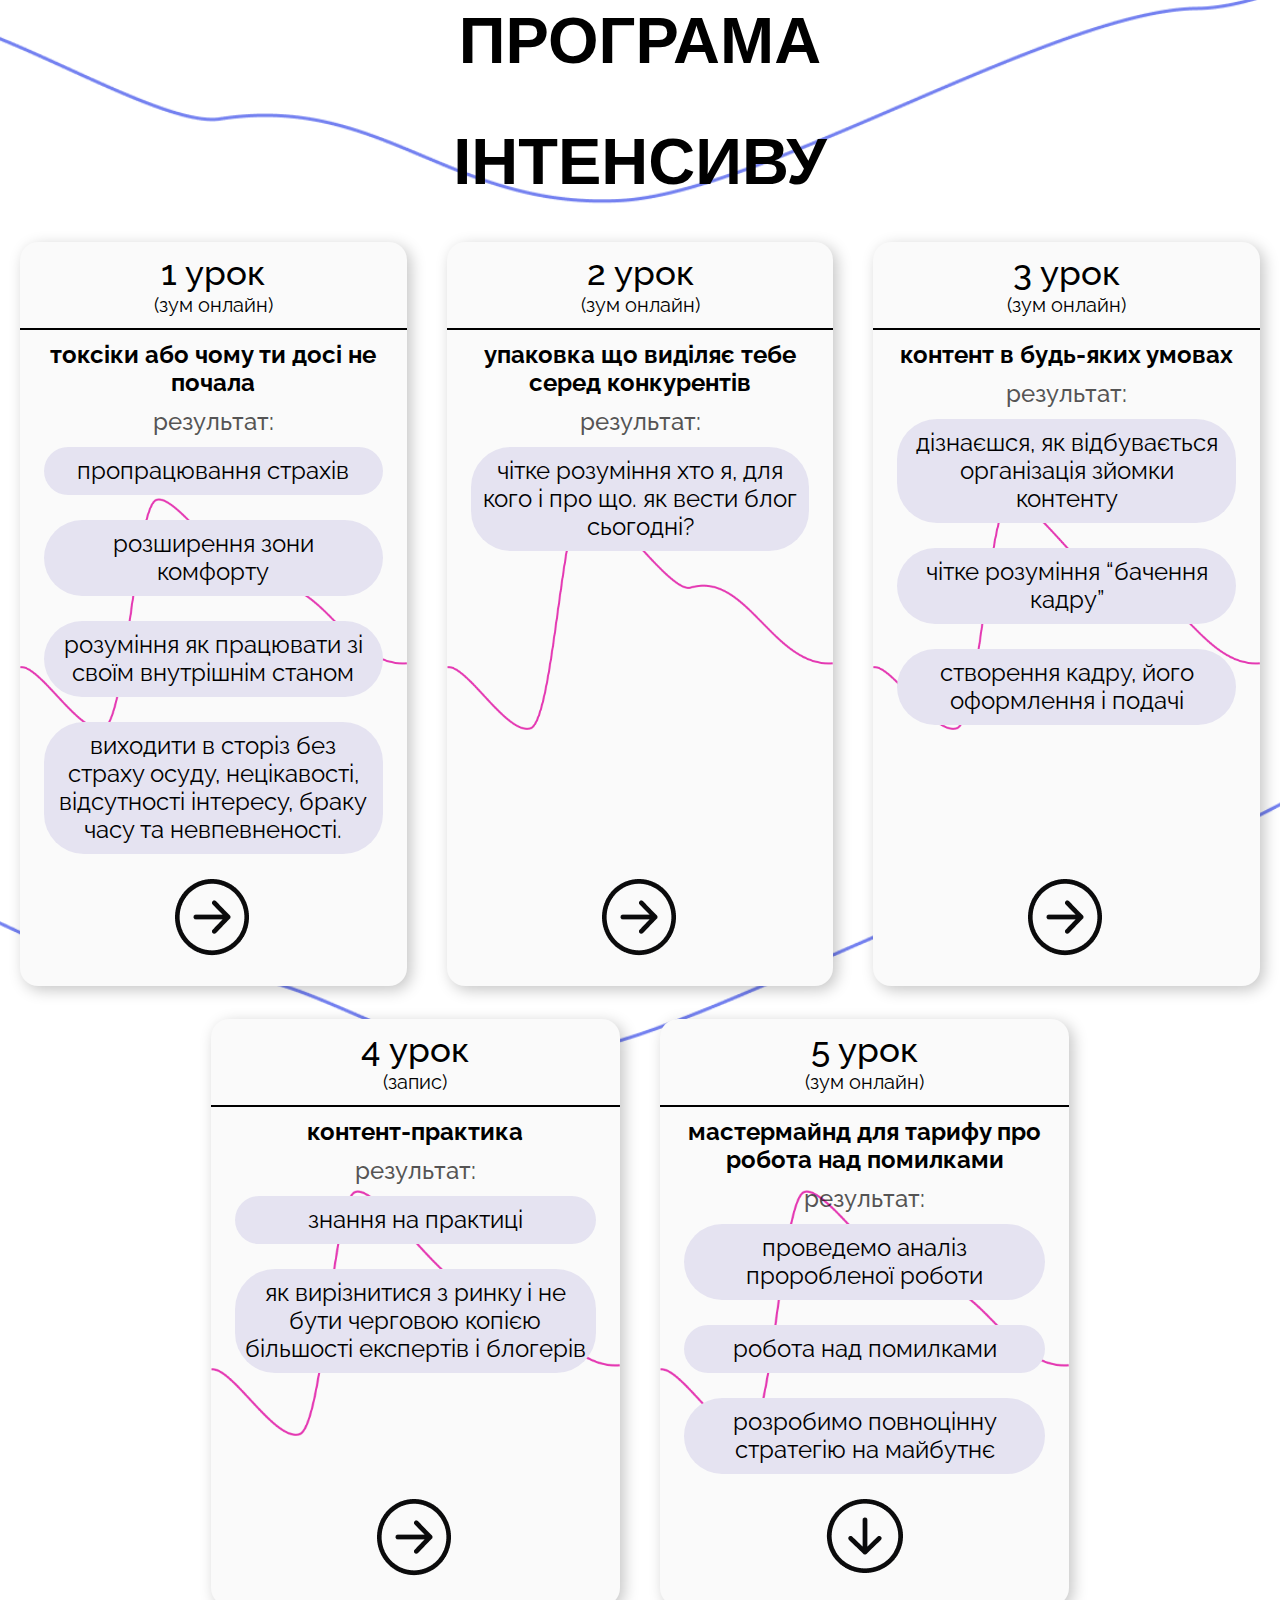
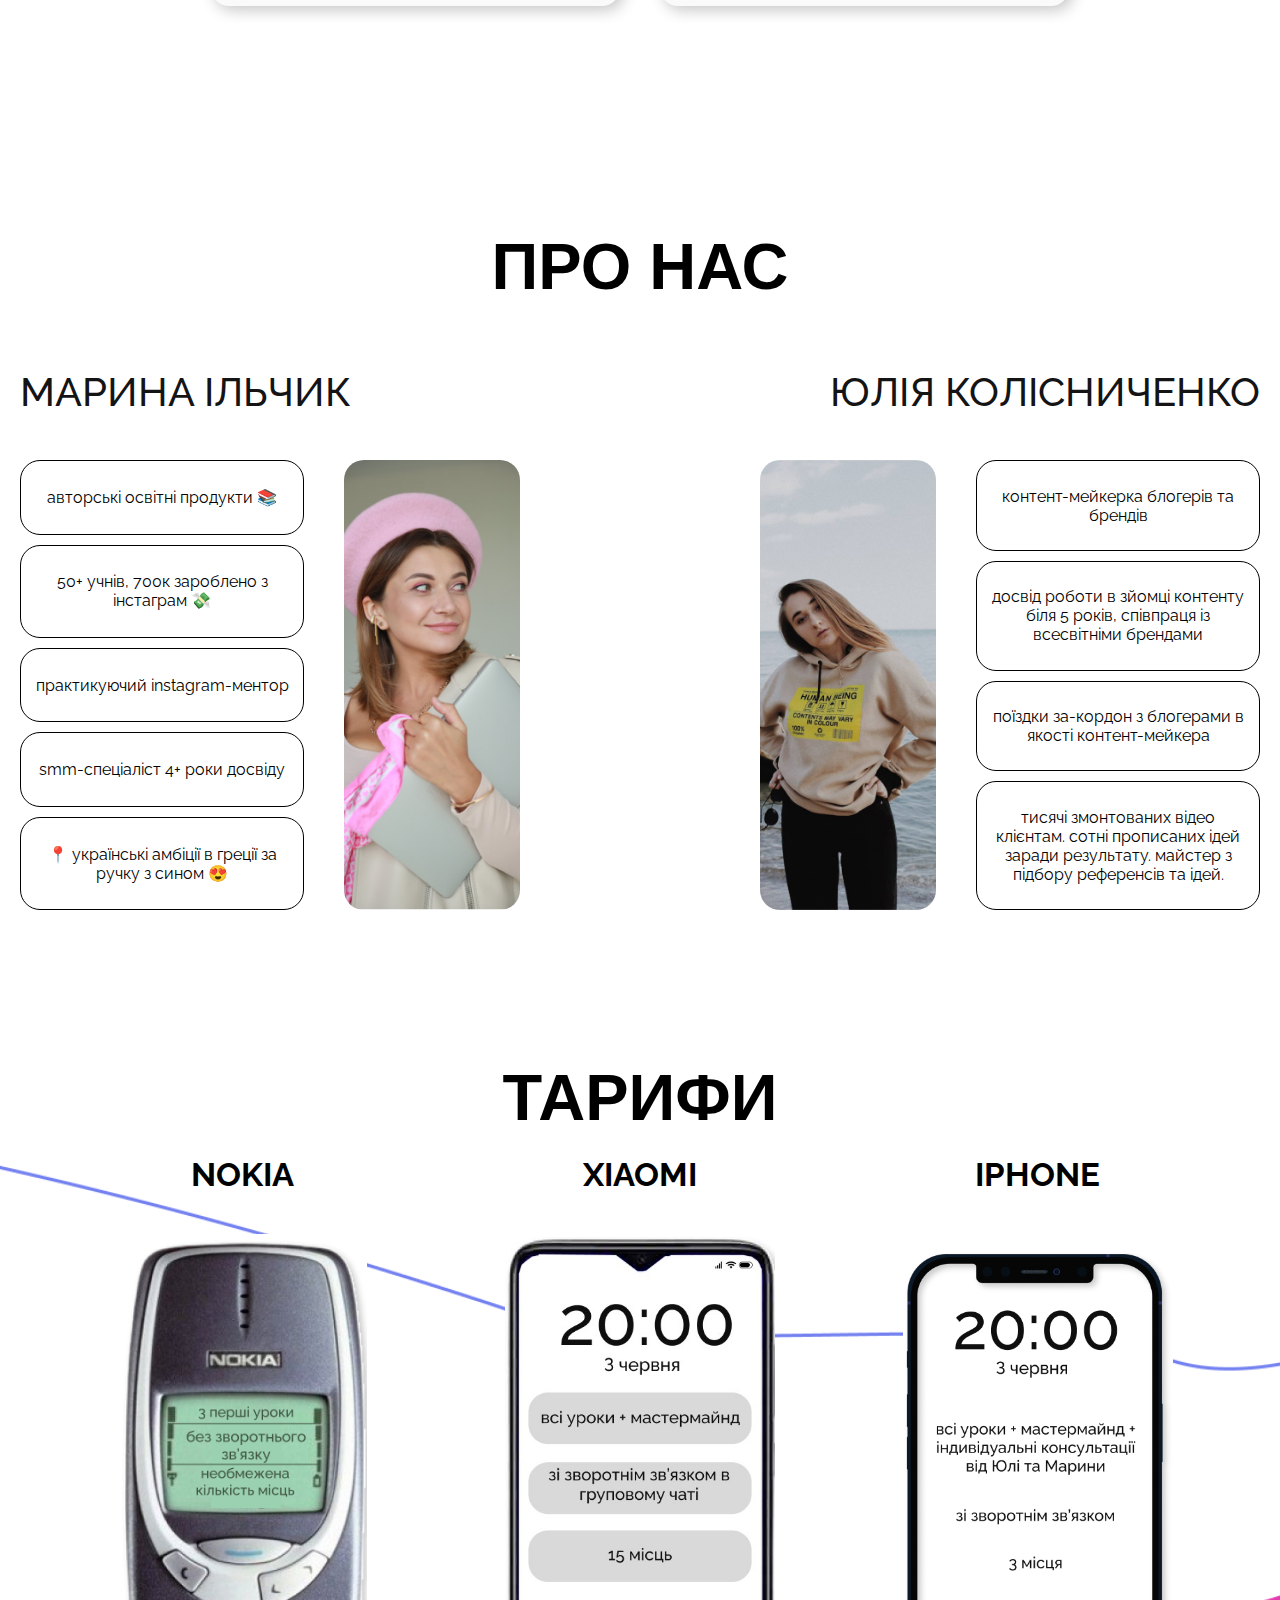
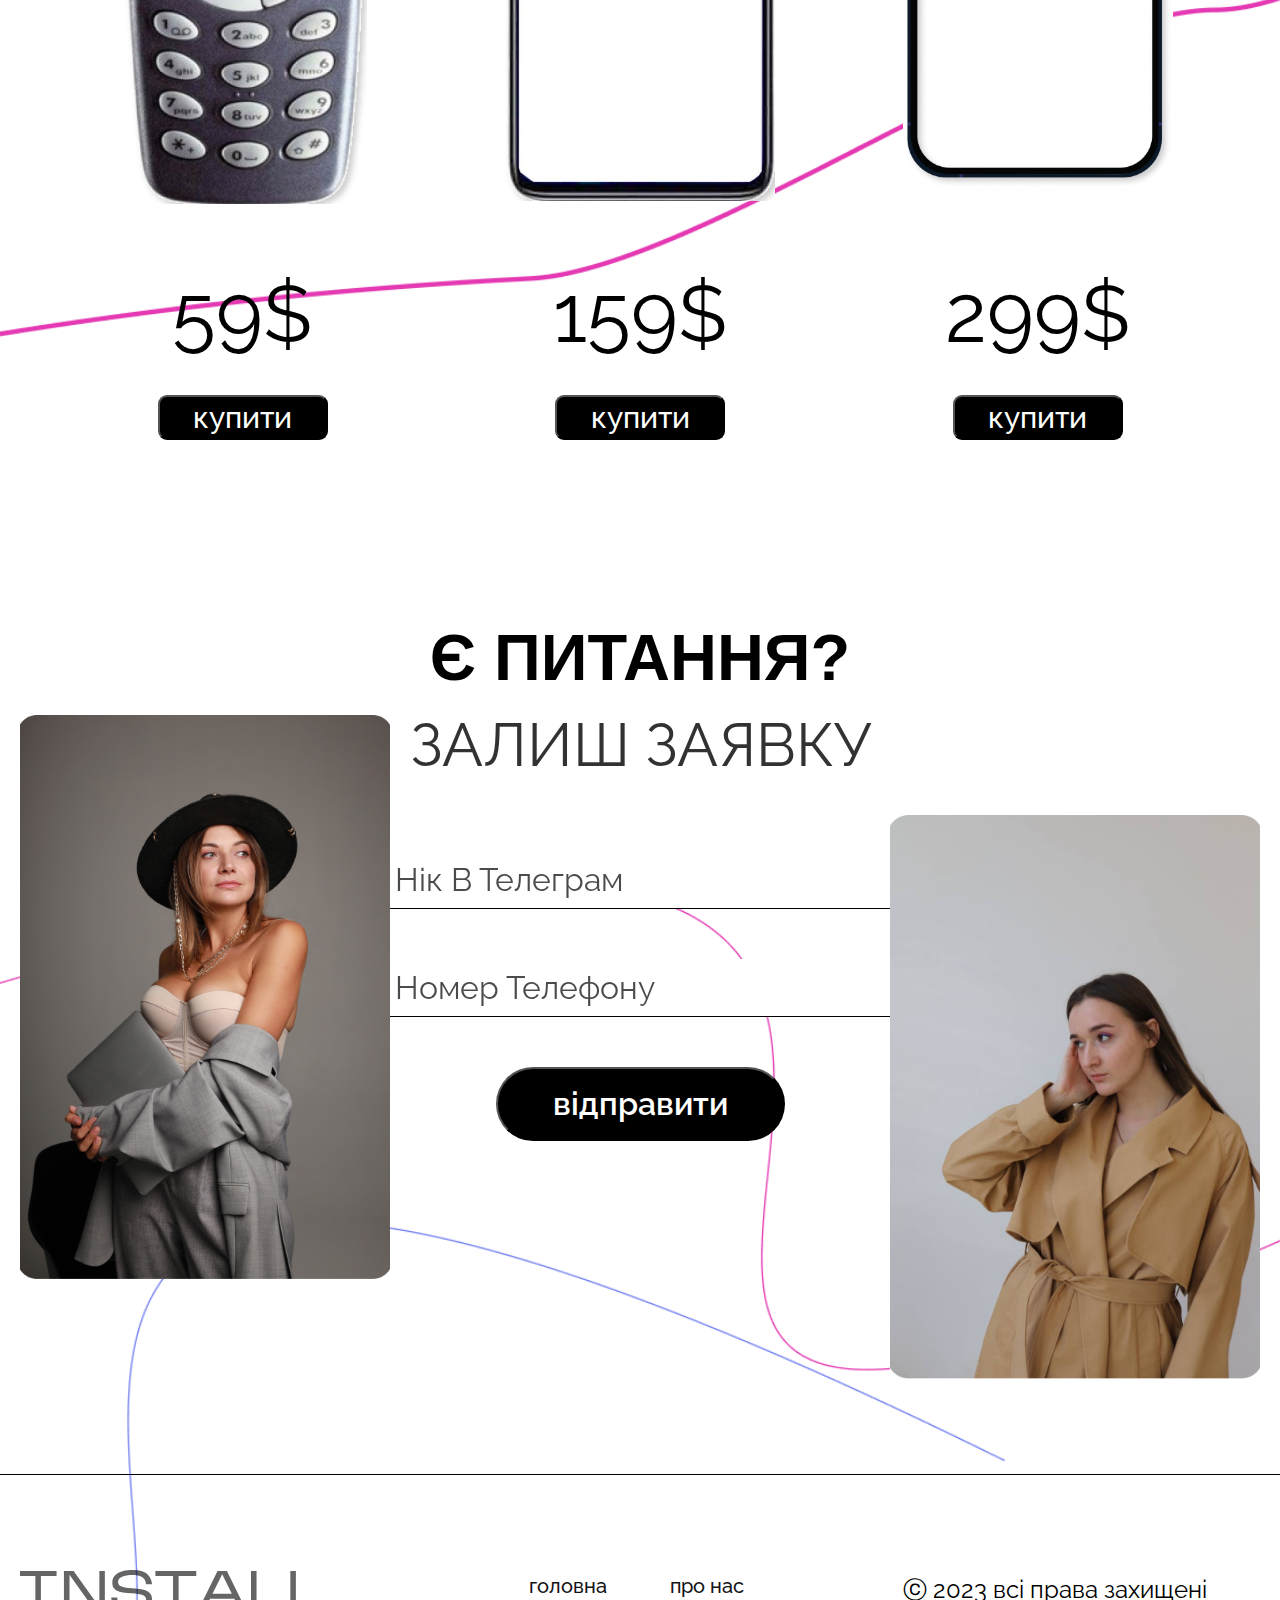
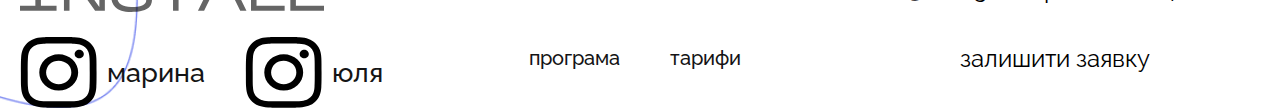
==== commit f9d4d4d8: "Update index.html" ====
--- a/index.html
+++ b/index.html
@@ -300,7 +300,7 @@
             <div class="phone-img"><img src="./images/rates-section/xiami.jpg" alt=""></div>
             <div class="under-phone-wrapper">
               <span class="rates-cost">159$</span>
-              <button class="phones-btn" type="submit">купити</button>
+              <button class="phones-btn phones-btn2" type="submit">купити</button>
             </div>
           </div>
           <div class="phones-row">
@@ -308,7 +308,7 @@
             <div class="phone-img"><img src="./images/rates-section/iphone.jpg" alt="" class="iphone-img"></div>
             <div class="under-phone-wrapper">
               <span class="rates-cost">299$</span>
-              <button class="phones-btn" type="submit">купити</button>
+              <button class="phones-btn phones-btn3" type="submit">купити</button>
             </div>
           </div>
         </div>
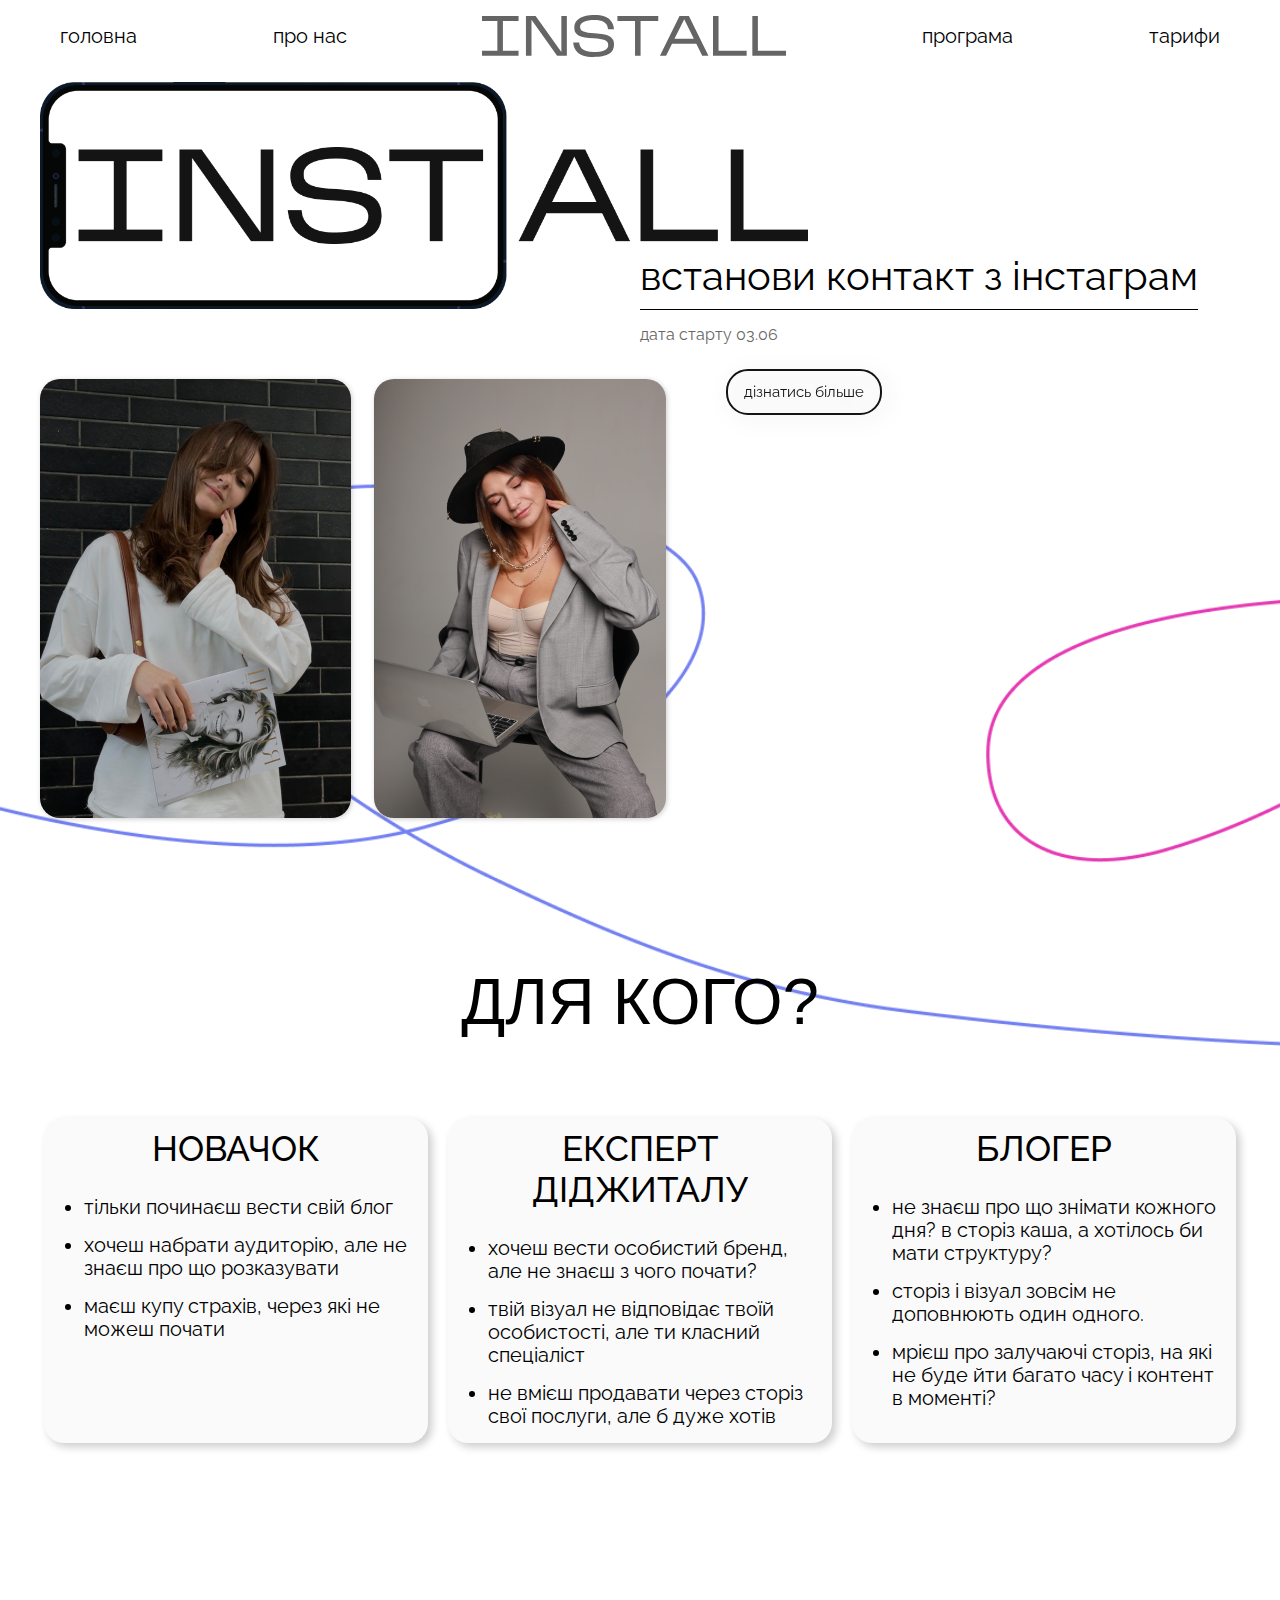
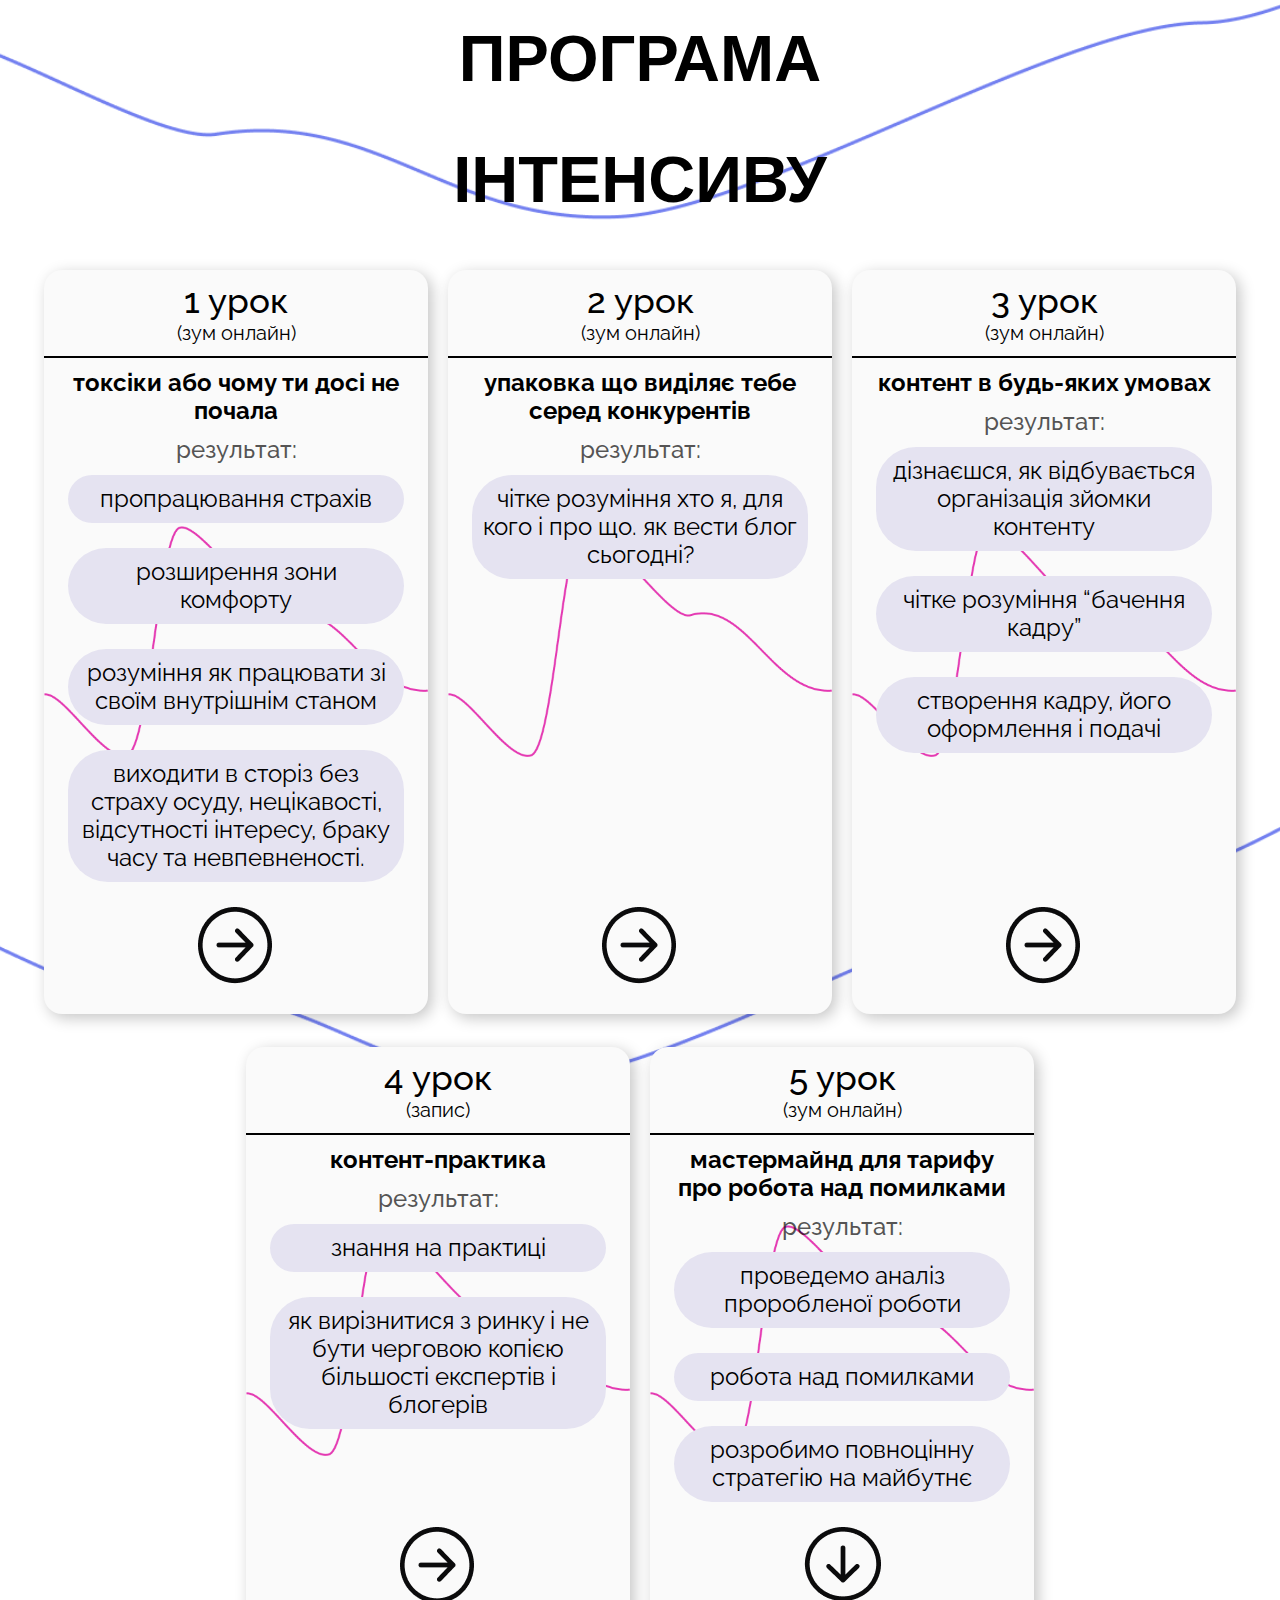
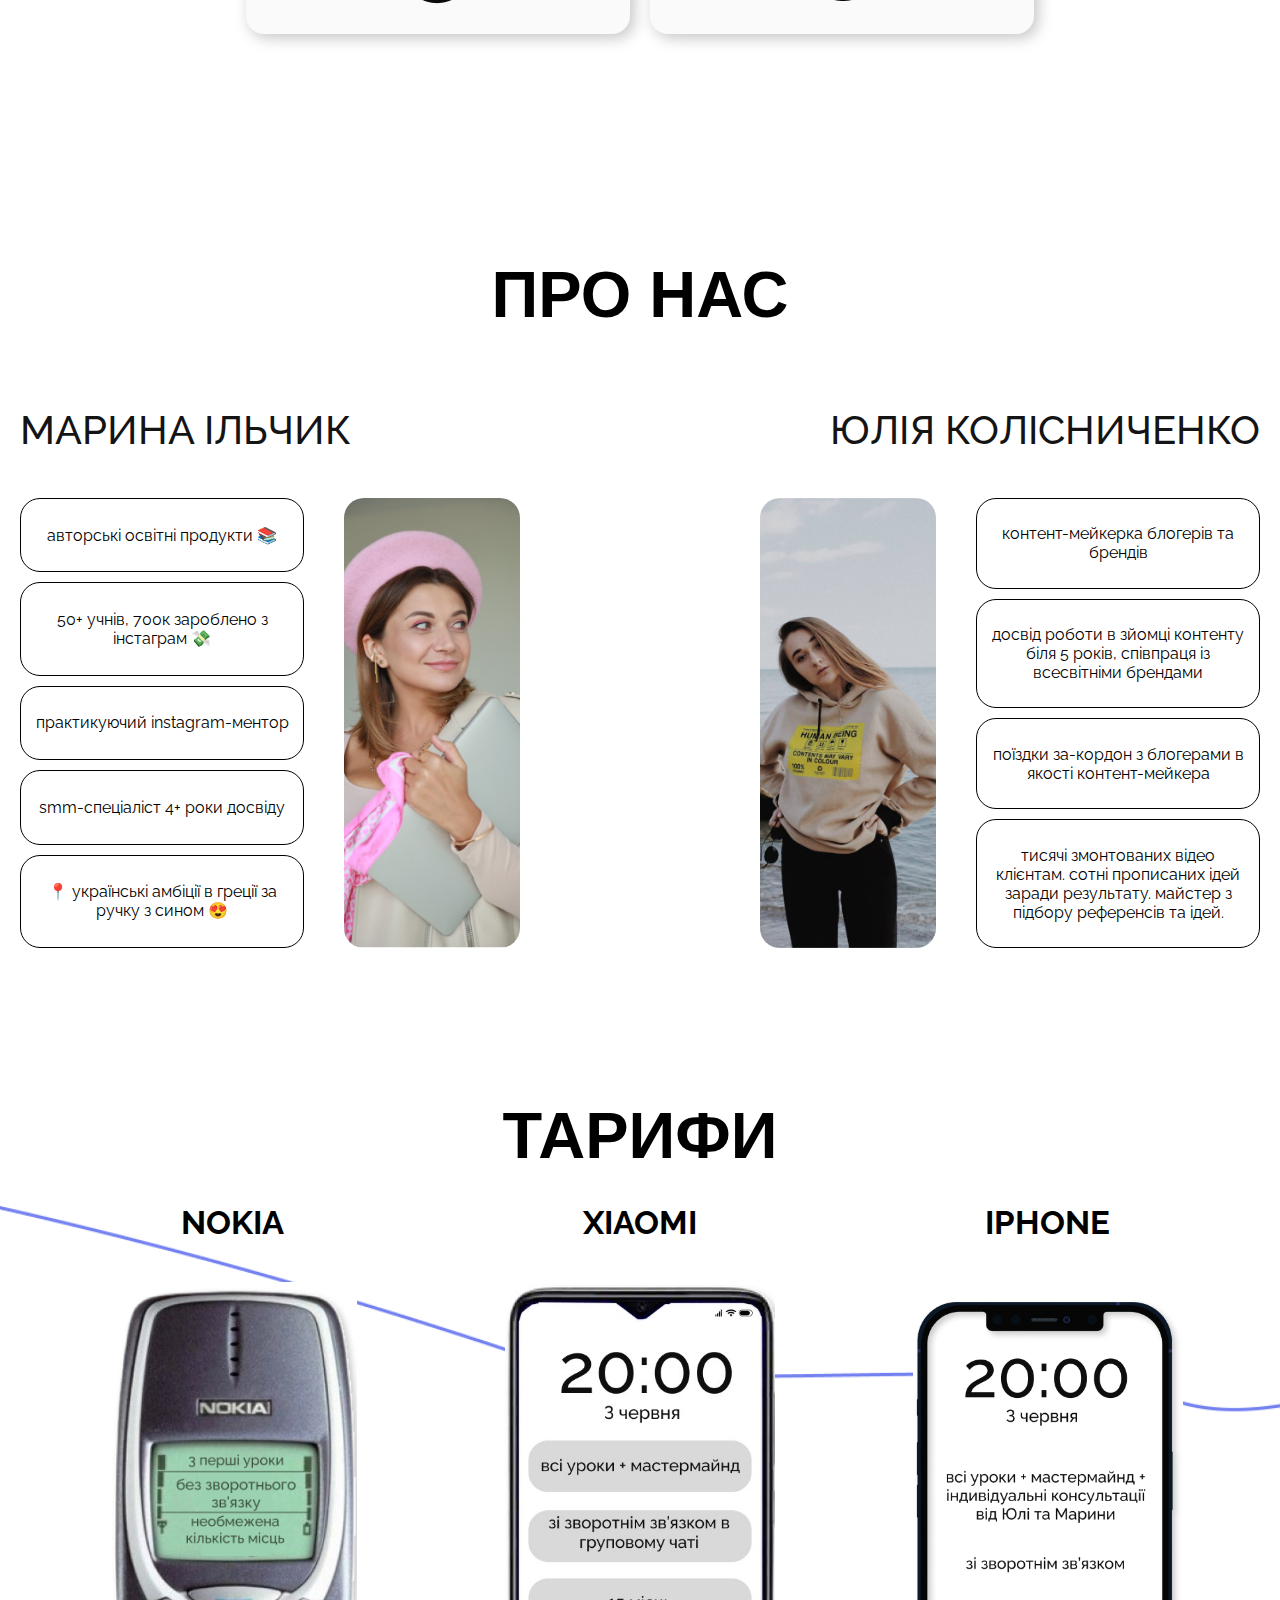
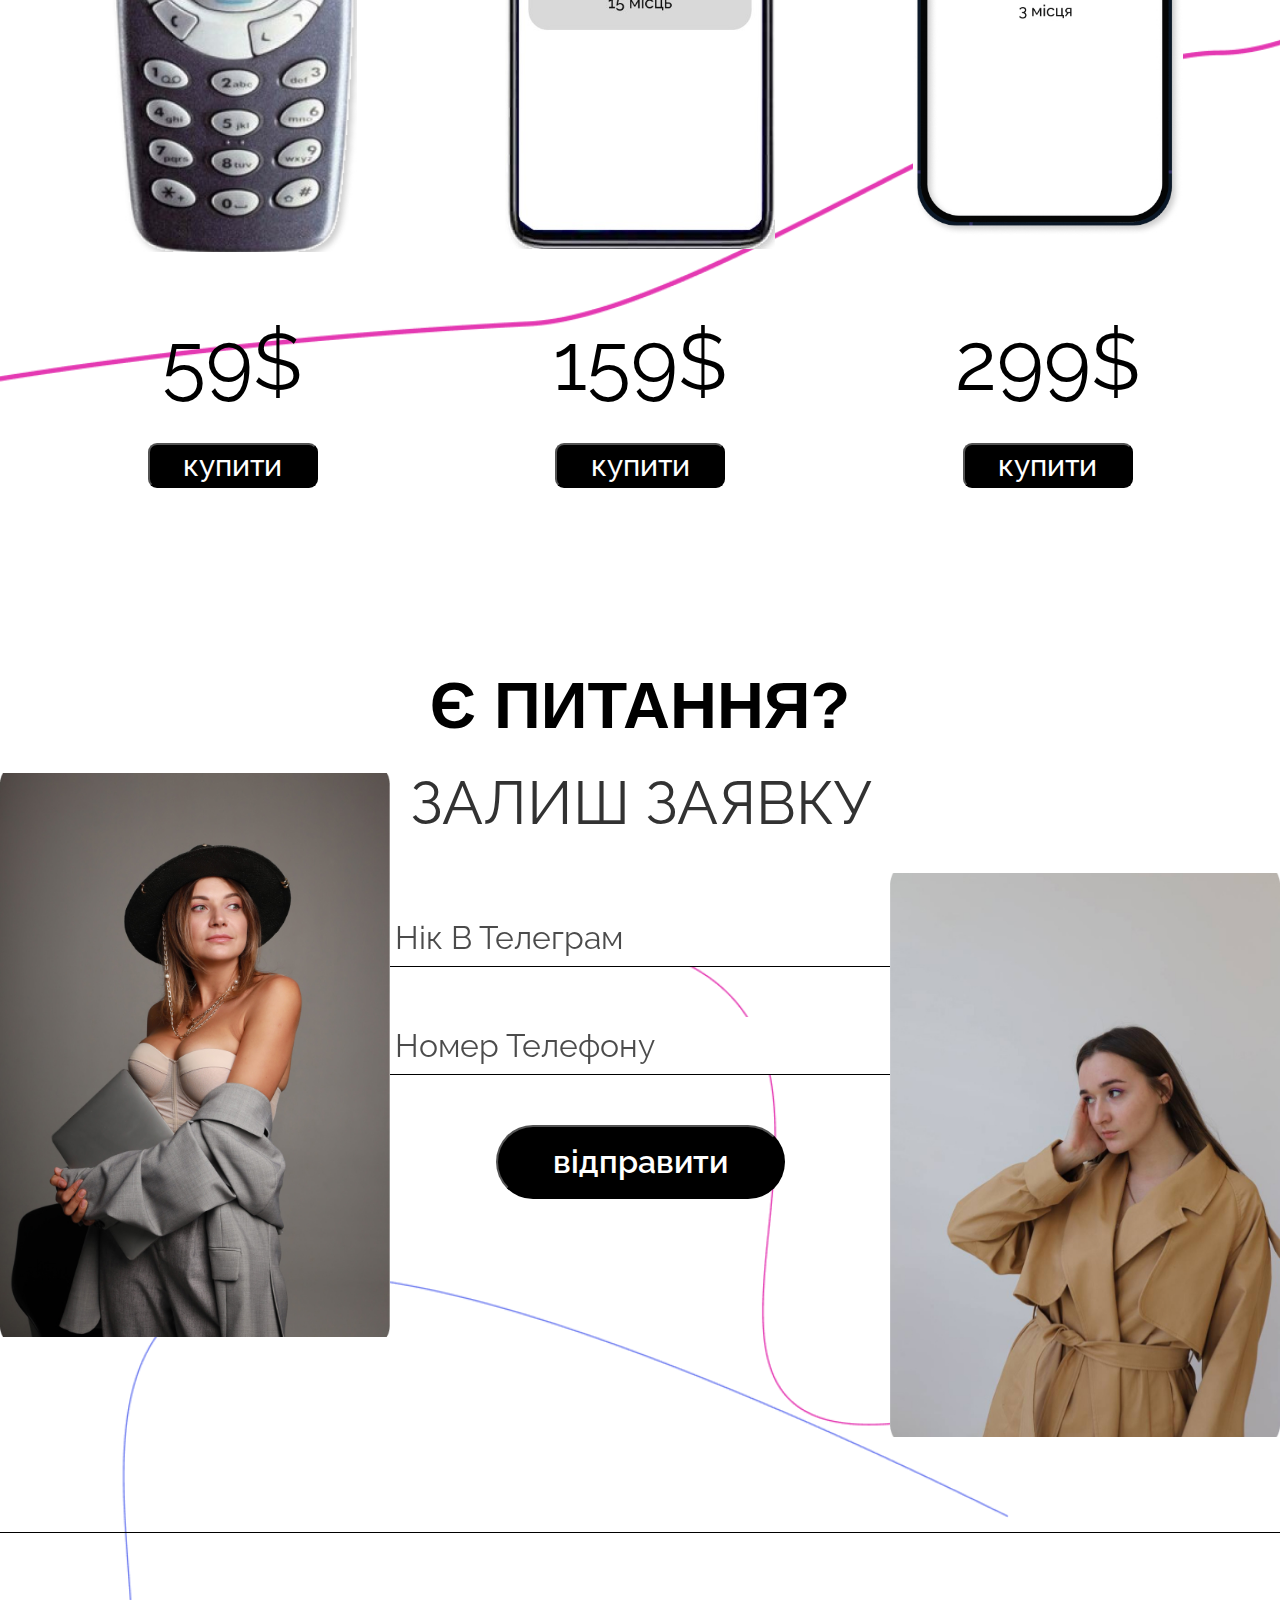
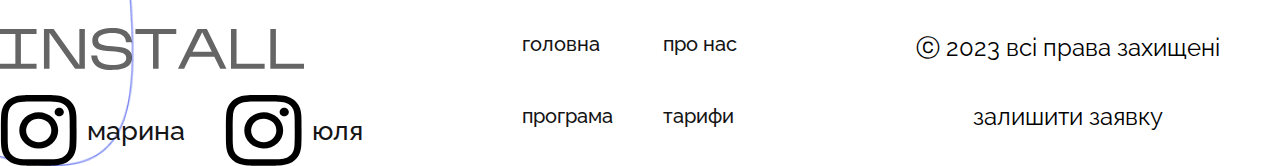
==== commit b20251ec: "pravki0123" ====
--- a/index.html
+++ b/index.html
@@ -54,7 +54,7 @@
     </header>
 
     <main>
-      <div class="start">
+      <div class="start container">
         <section class="start__top">
           <div class="start__phone">
             <img src="./images/first-section/phone-background.png" alt="inst" />
@@ -64,7 +64,7 @@
             <p class="start__text_span">Дата старту 03.06</p>
           </div>
         </section>
-        <section class="start__bottom">
+        <section class="start__bottom container">
           <div class="start__image">
             <img
               src="./images/9889C716-3058-4642-8112-5CFB15707041 (2) 1.png"
@@ -300,7 +300,7 @@
             <div class="phone-img"><img src="./images/rates-section/xiami.jpg" alt=""></div>
             <div class="under-phone-wrapper">
               <span class="rates-cost">159$</span>
-              <button class="phones-btn phones-btn2" type="submit">купити</button>
+              <button class="phones-btn" type="submit">купити</button>
             </div>
           </div>
           <div class="phones-row">
@@ -308,7 +308,7 @@
             <div class="phone-img"><img src="./images/rates-section/iphone.jpg" alt="" class="iphone-img"></div>
             <div class="under-phone-wrapper">
               <span class="rates-cost">299$</span>
-              <button class="phones-btn phones-btn3" type="submit">купити</button>
+              <button class="phones-btn" type="submit">купити</button>
             </div>
           </div>
         </div>
